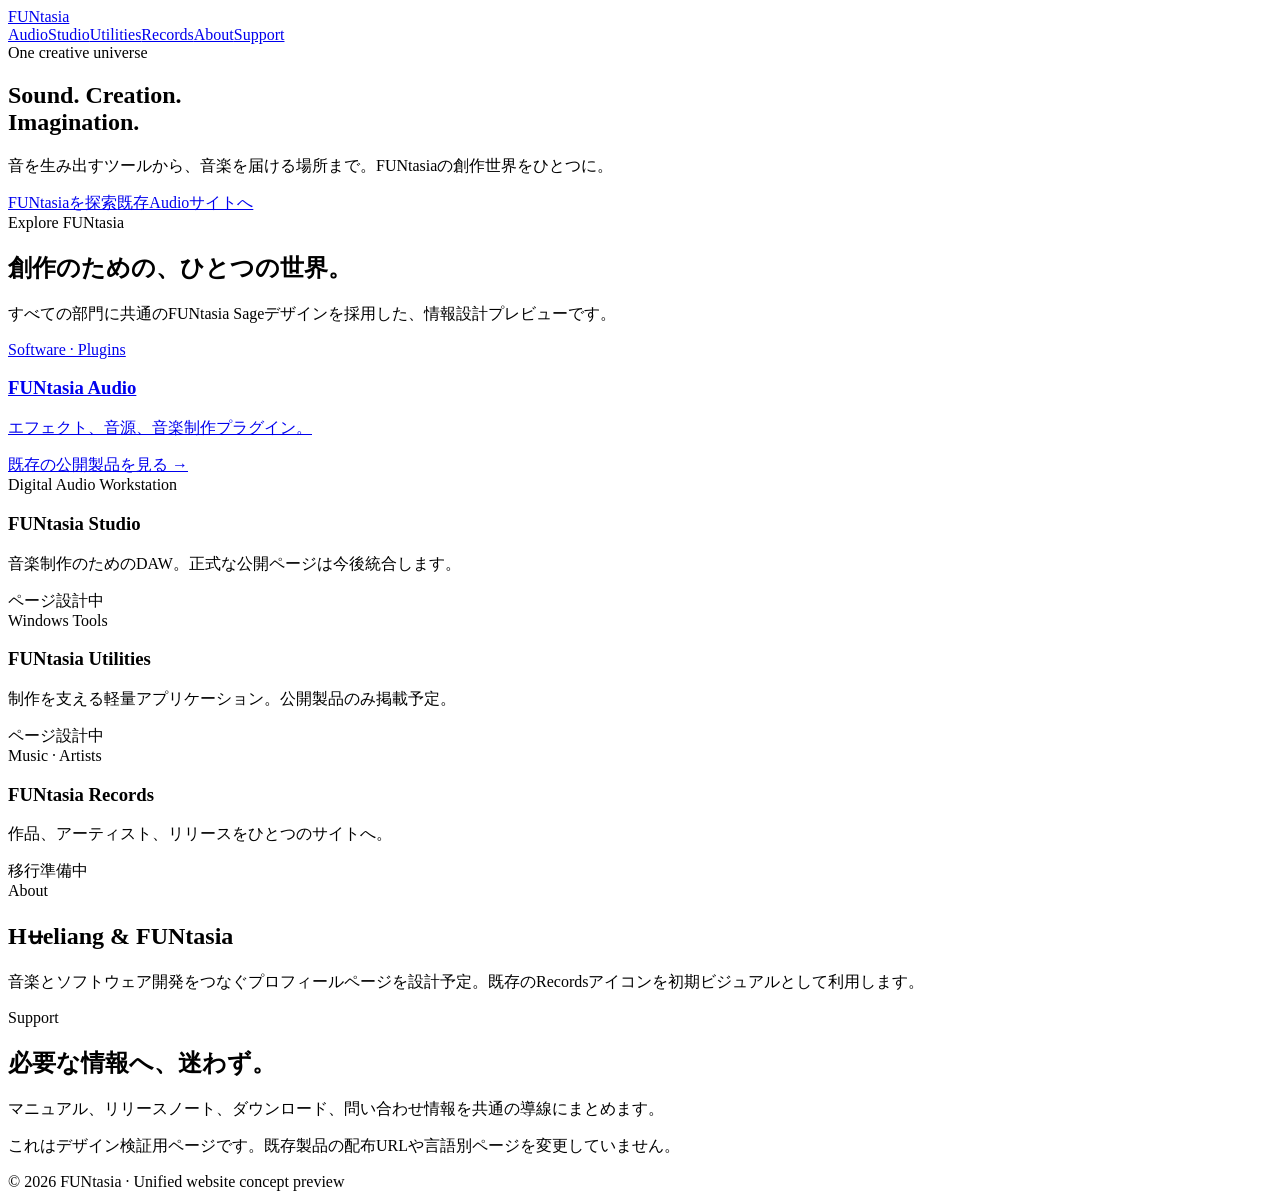
==== index.html @ ec91a143 "feat: deploy isolated FUNtasia Sage preview index.html" ====
<!doctype html>
<html lang="ja">
<head>
<meta charset="utf-8"><meta name="viewport" content="width=device-width,initial-scale=1">
<meta name="robots" content="noindex,nofollow">
<meta name="theme-color" content="#17231f">
<title>FUNtasia — Unified Website Design Preview</title>
<meta name="description" content="FUNtasia unified website design preview. Not a production product catalog.">
<link rel="stylesheet" href="preview.css">
</head>
<body>
<header class="header"><div class="wrap header-inner"><a class="logo" href="#top" aria-label="FUNtasia プレビューの先頭へ">FUN<span>tasia</span></a><nav class="nav" aria-label="メインナビゲーション"><a href="#audio">Audio</a><a href="#studio">Studio</a><a href="#utilities">Utilities</a><a href="#records">Records</a><a href="#about">About</a><a href="#support">Support</a></nav></div></header>
<main id="top"><section class="hero"><div class="wrap"><div class="eyebrow">One creative universe</div><h1>Sound. Creation.<br>Imagination.</h1><p class="lead">音を生み出すツールから、音楽を届ける場所まで。FUNtasiaの創作世界をひとつに。</p><div class="actions"><a class="btn primary" href="#explore">FUNtasiaを探索</a><a class="btn" href="https://funtasiaaudio.github.io/funtasia-audio/">既存Audioサイトへ</a></div></div></section>
<section class="section" id="explore"><div class="wrap"><div class="section-heading"><div><div class="eyebrow">Explore FUNtasia</div><h2>創作のための、ひとつの世界。</h2></div><p>すべての部門に共通のFUNtasia Sageデザインを採用した、情報設計プレビューです。</p></div><div class="grid">
<a class="card" id="audio" href="https://funtasiaaudio.github.io/funtasia-audio/"><div><div class="tag">Software · Plugins</div><h3>FUNtasia Audio</h3><p>エフェクト、音源、音楽制作プラグイン。</p></div><span class="more">既存の公開製品を見る →</span></a>
<article class="card" id="studio"><div><div class="tag">Digital Audio Workstation</div><h3>FUNtasia Studio</h3><p>音楽制作のためのDAW。正式な公開ページは今後統合します。</p></div><span class="more">ページ設計中</span></article>
<article class="card" id="utilities"><div><div class="tag">Windows Tools</div><h3>FUNtasia Utilities</h3><p>制作を支える軽量アプリケーション。公開製品のみ掲載予定。</p></div><span class="more">ページ設計中</span></article>
<article class="card" id="records"><div><div class="tag">Music · Artists</div><h3>FUNtasia Records</h3><p>作品、アーティスト、リリースをひとつのサイトへ。</p></div><span class="more">移行準備中</span></article>
</div></div></section>
<section class="section" id="about"><div class="wrap"><div class="eyebrow">About</div><h2>Hʉeliang & FUNtasia</h2><p class="lead">音楽とソフトウェア開発をつなぐプロフィールページを設計予定。既存のRecordsアイコンを初期ビジュアルとして利用します。</p></div></section>
<section class="section" id="support"><div class="wrap"><div class="eyebrow">Support</div><h2>必要な情報へ、迷わず。</h2><p class="lead">マニュアル、リリースノート、ダウンロード、問い合わせ情報を共通の導線にまとめます。</p><p class="note">これはデザイン検証用ページです。既存製品の配布URLや言語別ページを変更していません。</p></div></section></main>
<footer><div class="wrap">© 2026 FUNtasia · Unified website concept preview</div></footer>
</body></html>
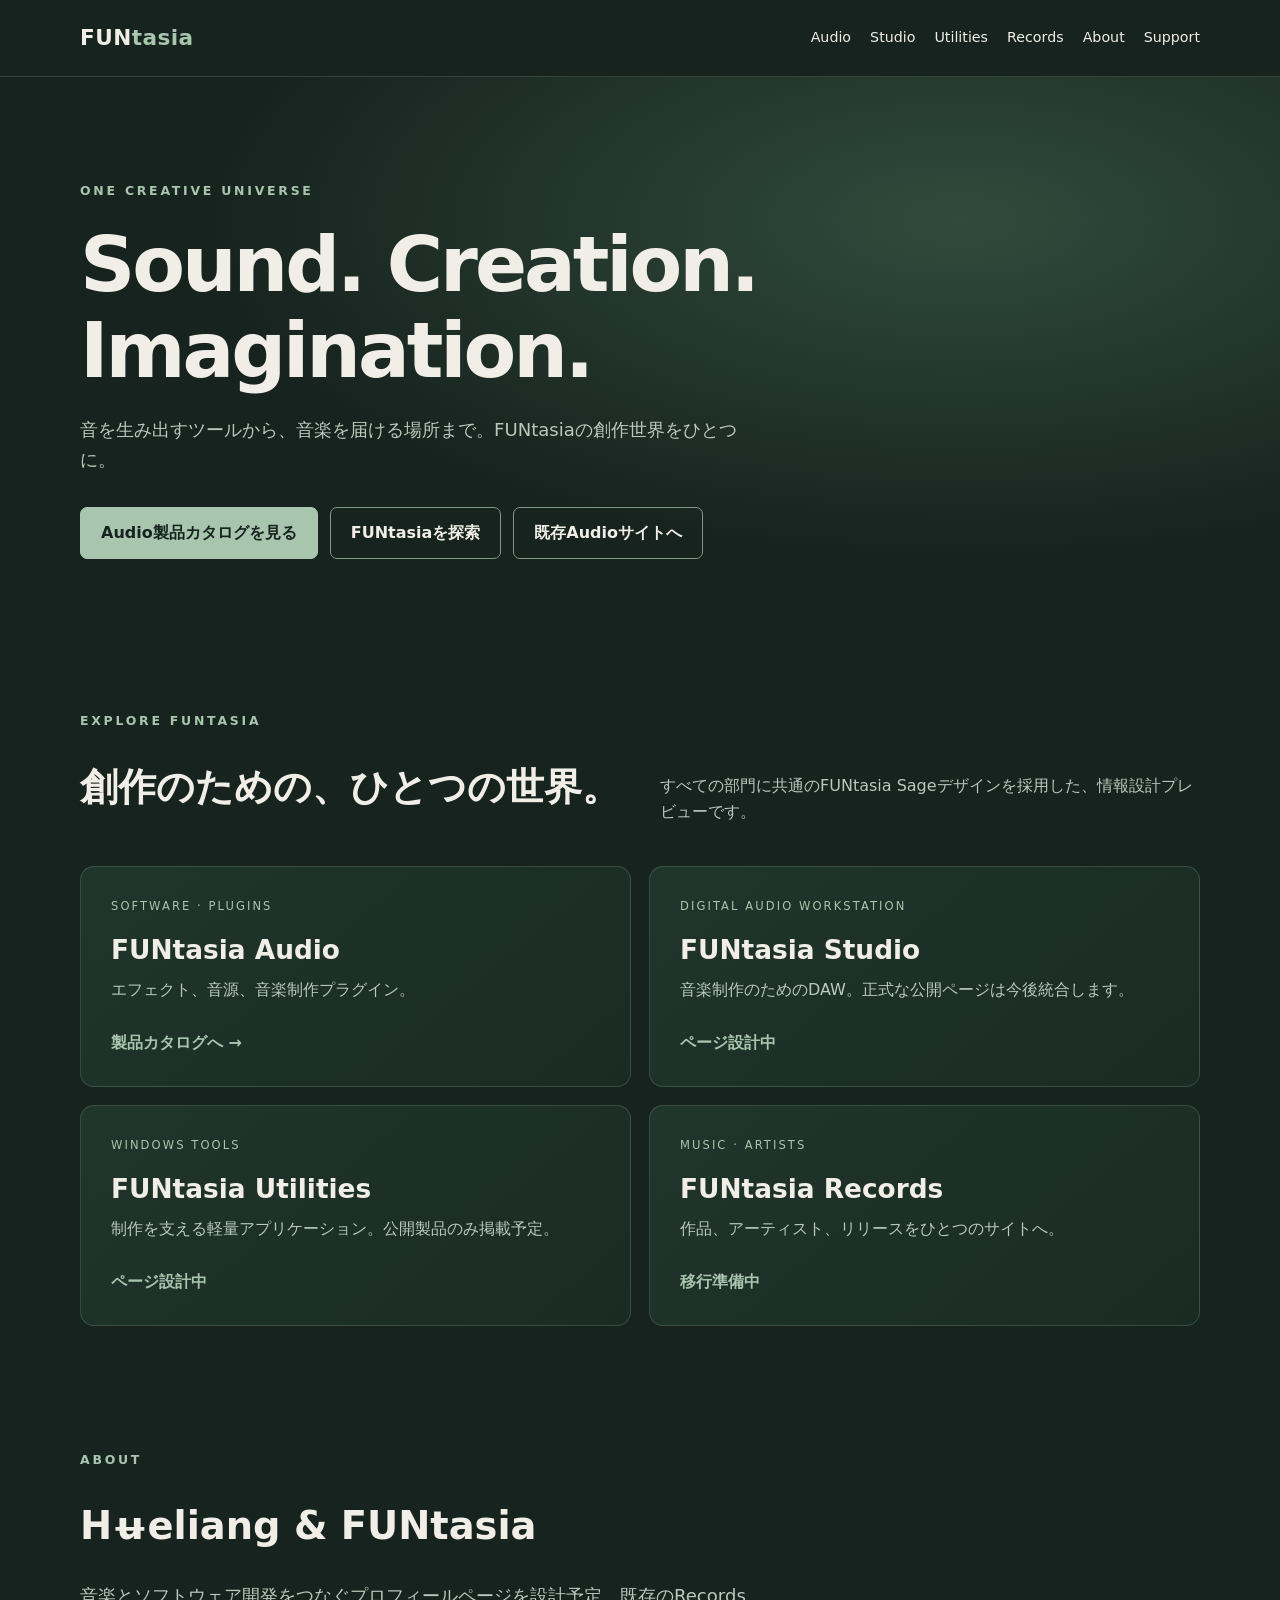
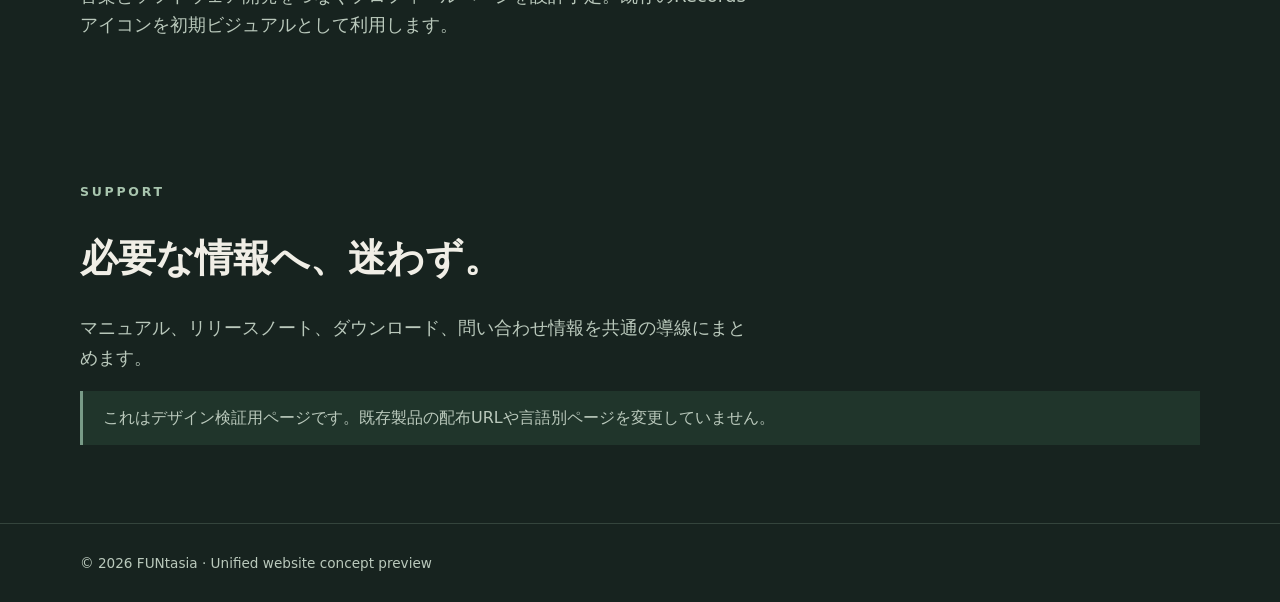
==== commit 7b9de1b9: "feat: link preview homepage to Japanese Audio catalog" ====
--- a/index.html
+++ b/index.html
@@ -10,9 +10,9 @@
 </head>
 <body>
 <header class="header"><div class="wrap header-inner"><a class="logo" href="#top" aria-label="FUNtasia プレビューの先頭へ">FUN<span>tasia</span></a><nav class="nav" aria-label="メインナビゲーション"><a href="#audio">Audio</a><a href="#studio">Studio</a><a href="#utilities">Utilities</a><a href="#records">Records</a><a href="#about">About</a><a href="#support">Support</a></nav></div></header>
-<main id="top"><section class="hero"><div class="wrap"><div class="eyebrow">One creative universe</div><h1>Sound. Creation.<br>Imagination.</h1><p class="lead">音を生み出すツールから、音楽を届ける場所まで。FUNtasiaの創作世界をひとつに。</p><div class="actions"><a class="btn primary" href="#explore">FUNtasiaを探索</a><a class="btn" href="https://funtasiaaudio.github.io/funtasia-audio/">既存Audioサイトへ</a></div></div></section>
+<main id="top"><section class="hero"><div class="wrap"><div class="eyebrow">One creative universe</div><h1>Sound. Creation.<br>Imagination.</h1><p class="lead">音を生み出すツールから、音楽を届ける場所まで。FUNtasiaの創作世界をひとつに。</p><div class="actions"><a class="btn primary" href="catalog/ja/">Audio製品カタログを見る</a><a class="btn" href="#explore">FUNtasiaを探索</a><a class="btn" href="https://funtasiaaudio.github.io/funtasia-audio/">既存Audioサイトへ</a></div></div></section>
 <section class="section" id="explore"><div class="wrap"><div class="section-heading"><div><div class="eyebrow">Explore FUNtasia</div><h2>創作のための、ひとつの世界。</h2></div><p>すべての部門に共通のFUNtasia Sageデザインを採用した、情報設計プレビューです。</p></div><div class="grid">
-<a class="card" id="audio" href="https://funtasiaaudio.github.io/funtasia-audio/"><div><div class="tag">Software · Plugins</div><h3>FUNtasia Audio</h3><p>エフェクト、音源、音楽制作プラグイン。</p></div><span class="more">既存の公開製品を見る →</span></a>
+<a class="card" id="audio" href="catalog/ja/"><div><div class="tag">Software · Plugins</div><h3>FUNtasia Audio</h3><p>エフェクト、音源、音楽制作プラグイン。</p></div><span class="more">製品カタログへ →</span></a>
 <article class="card" id="studio"><div><div class="tag">Digital Audio Workstation</div><h3>FUNtasia Studio</h3><p>音楽制作のためのDAW。正式な公開ページは今後統合します。</p></div><span class="more">ページ設計中</span></article>
 <article class="card" id="utilities"><div><div class="tag">Windows Tools</div><h3>FUNtasia Utilities</h3><p>制作を支える軽量アプリケーション。公開製品のみ掲載予定。</p></div><span class="more">ページ設計中</span></article>
 <article class="card" id="records"><div><div class="tag">Music · Artists</div><h3>FUNtasia Records</h3><p>作品、アーティスト、リリースをひとつのサイトへ。</p></div><span class="more">移行準備中</span></article>
--- a/preview.css
+++ b/preview.css
@@ -0,0 +1 @@
+:root{--bg:#17231f;--panel:#20352b;--panel2:#304b3c;--sage:#789b87;--light:#a8c5ae;--ivory:#f0eee6;--muted:#bac9bc;--line:rgba(168,197,174,.2)}*{box-sizing:border-box}html{scroll-behavior:smooth}body{margin:0;background:var(--bg);color:var(--ivory);font:16px/1.65 system-ui,-apple-system,"Segoe UI",sans-serif}a{color:inherit;text-decoration:none}a:focus-visible{outline:3px solid var(--light);outline-offset:4px}.wrap{width:min(1120px,90vw);margin:auto}.header{border-bottom:1px solid var(--line);background:rgba(23,35,31,.95)}.header-inner{min-height:76px;display:flex;align-items:center;justify-content:space-between;gap:22px;flex-wrap:wrap;padding:15px 0}.logo{font-size:1.35rem;font-weight:750;letter-spacing:.02em}.logo span{color:var(--light)}.nav{display:flex;gap:19px;flex-wrap:wrap;font-size:.89rem}.nav a:hover{color:var(--light)}.hero{padding:104px 0 90px;background:radial-gradient(ellipse at 75% 25%,#304b3c 0,transparent 55%)}.eyebrow{color:var(--light);letter-spacing:.22em;text-transform:uppercase;font-size:.78rem;font-weight:700}h1{font-size:clamp(2.6rem,6vw,5rem);line-height:1.13;letter-spacing:-.04em;max-width:820px;margin:20px 0}h2{font-size:clamp(1.6rem,3vw,2.4rem);line-height:1.2}.lead{font-size:1.13rem;max-width:670px;color:var(--muted)}.actions{display:flex;gap:12px;flex-wrap:wrap;margin-top:32px}.btn{display:inline-flex;align-items:center;padding:12px 20px;border:1px solid var(--sage);border-radius:7px;font-weight:650}.btn.primary{background:var(--light);color:var(--bg);border-color:var(--light)}.section{padding:62px 0}.section-heading{display:flex;justify-content:space-between;align-items:end;gap:24px;flex-wrap:wrap;margin-bottom:24px}.section-heading p{color:var(--muted);max-width:540px}.grid{display:grid;grid-template-columns:repeat(2,minmax(0,1fr));gap:18px}.card{background:linear-gradient(140deg,var(--panel),#1a2b24);border:1px solid var(--line);padding:30px;border-radius:14px;min-height:220px;display:flex;flex-direction:column;justify-content:space-between;transition:border-color .2s,transform .2s}.card:hover{border-color:var(--sage);transform:translateY(-2px)}.card .tag{font-size:.72rem;letter-spacing:.18em;color:var(--light);text-transform:uppercase}.card h3{font-size:1.65rem;margin:12px 0 6px}.card p{color:var(--muted);margin:0}.card .more{margin-top:26px;color:var(--light);font-weight:650}.note{border-left:3px solid var(--sage);padding:14px 20px;background:var(--panel);color:var(--muted)}footer{border-top:1px solid var(--line);padding:28px 0;color:var(--muted);font-size:.85rem}@media(max-width:680px){.hero{padding:70px 0}.grid{grid-template-columns:1fr}.header-inner{align-items:flex-start}.nav{gap:12px}.card{min-height:190px}}
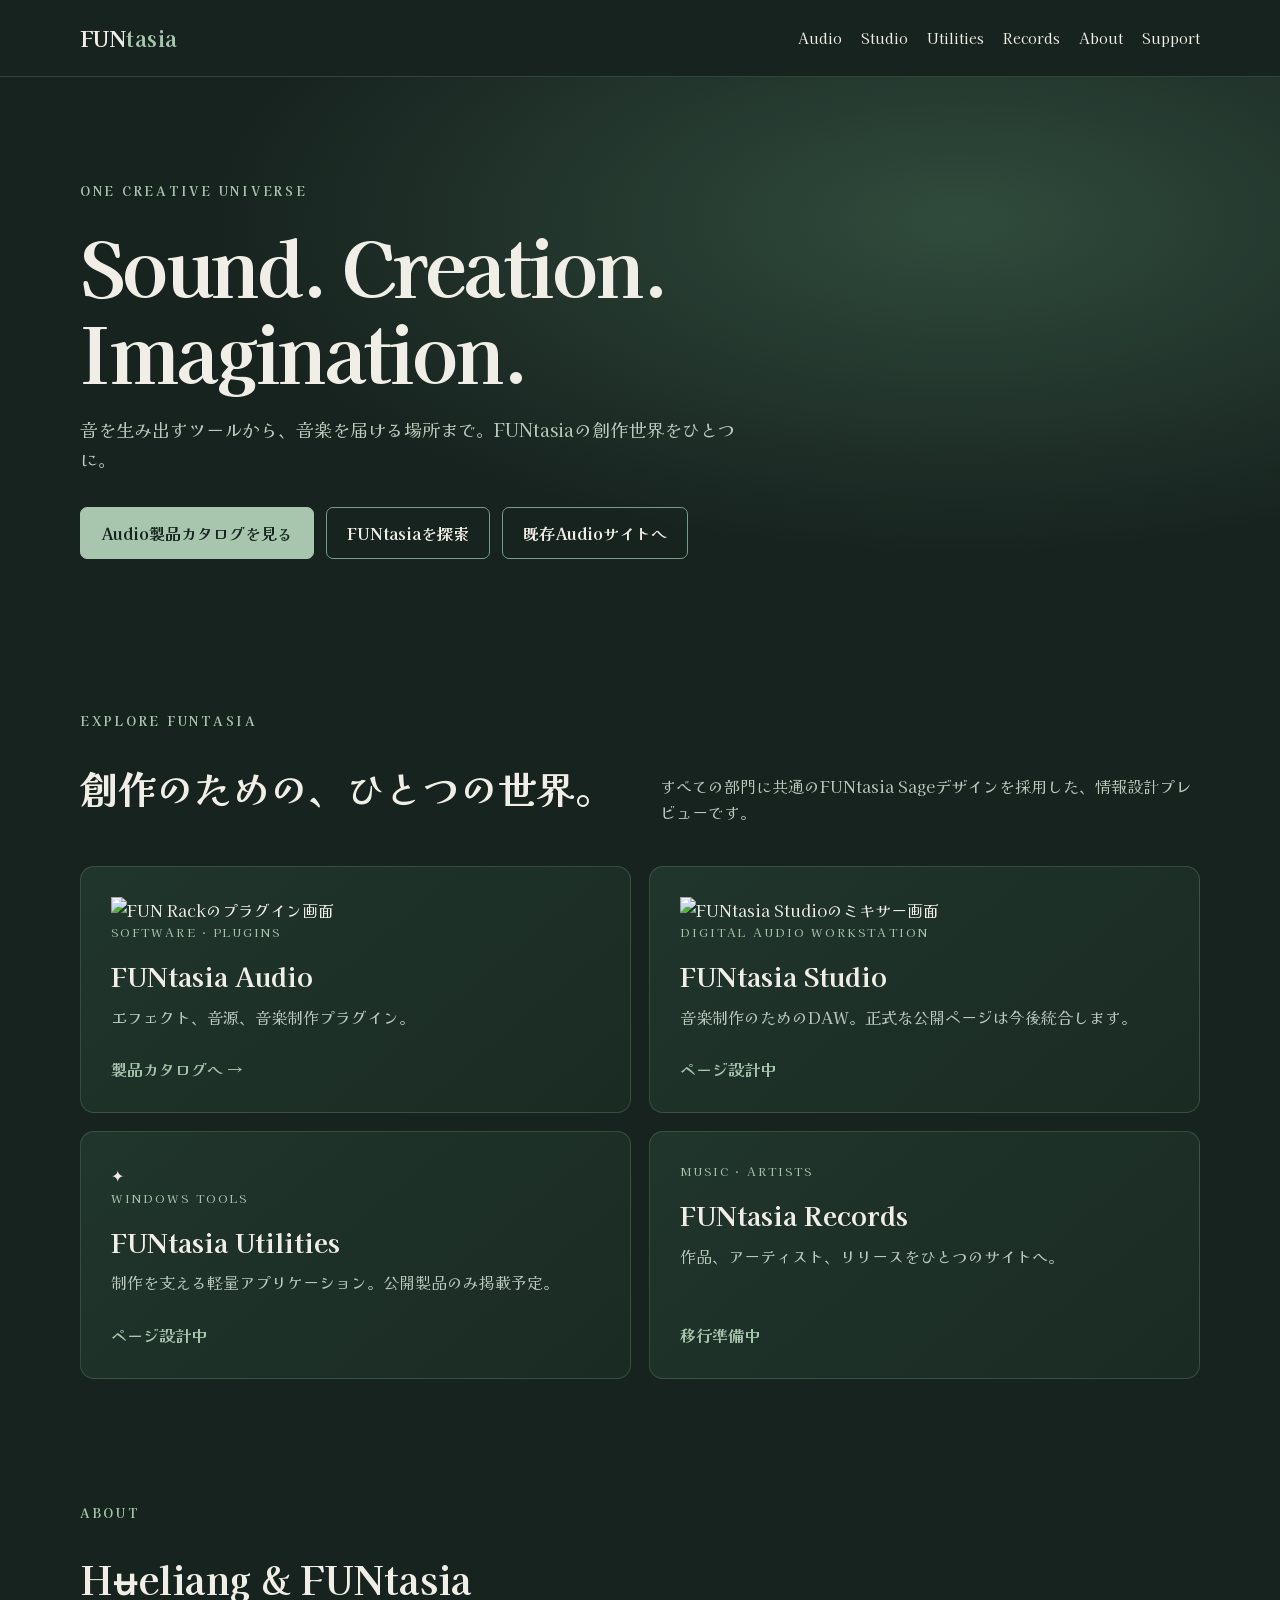
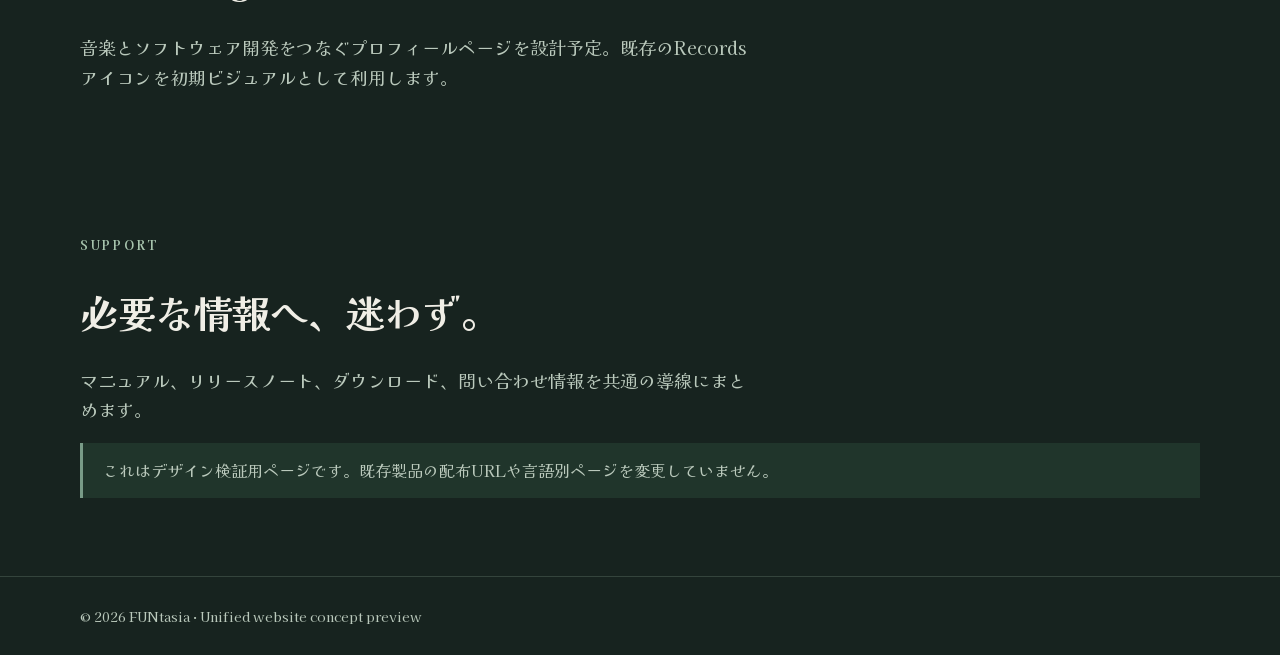
==== commit 5e71fcd1: "style: add media-led division cards to unified homepage" ====
--- a/index.html
+++ b/index.html
@@ -12,10 +12,10 @@
 <header class="header"><div class="wrap header-inner"><a class="logo" href="#top" aria-label="FUNtasia プレビューの先頭へ">FUN<span>tasia</span></a><nav class="nav" aria-label="メインナビゲーション"><a href="#audio">Audio</a><a href="#studio">Studio</a><a href="#utilities">Utilities</a><a href="#records">Records</a><a href="#about">About</a><a href="#support">Support</a></nav></div></header>
 <main id="top"><section class="hero"><div class="wrap"><div class="eyebrow">One creative universe</div><h1>Sound. Creation.<br>Imagination.</h1><p class="lead">音を生み出すツールから、音楽を届ける場所まで。FUNtasiaの創作世界をひとつに。</p><div class="actions"><a class="btn primary" href="catalog/ja/">Audio製品カタログを見る</a><a class="btn" href="#explore">FUNtasiaを探索</a><a class="btn" href="https://funtasiaaudio.github.io/funtasia-audio/">既存Audioサイトへ</a></div></div></section>
 <section class="section" id="explore"><div class="wrap"><div class="section-heading"><div><div class="eyebrow">Explore FUNtasia</div><h2>創作のための、ひとつの世界。</h2></div><p>すべての部門に共通のFUNtasia Sageデザインを採用した、情報設計プレビューです。</p></div><div class="grid">
-<a class="card" id="audio" href="catalog/ja/"><div><div class="tag">Software · Plugins</div><h3>FUNtasia Audio</h3><p>エフェクト、音源、音楽制作プラグイン。</p></div><span class="more">製品カタログへ →</span></a>
-<article class="card" id="studio"><div><div class="tag">Digital Audio Workstation</div><h3>FUNtasia Studio</h3><p>音楽制作のためのDAW。正式な公開ページは今後統合します。</p></div><span class="more">ページ設計中</span></article>
-<article class="card" id="utilities"><div><div class="tag">Windows Tools</div><h3>FUNtasia Utilities</h3><p>制作を支える軽量アプリケーション。公開製品のみ掲載予定。</p></div><span class="more">ページ設計中</span></article>
-<article class="card" id="records"><div><div class="tag">Music · Artists</div><h3>FUNtasia Records</h3><p>作品、アーティスト、リリースをひとつのサイトへ。</p></div><span class="more">移行準備中</span></article>
+<a class="card" id="audio" href="catalog/ja/"><div><div class="card-media"><img src="https://funtasiaaudio.github.io/funtasia-audio/card-fun-rack.webp" alt="FUN Rackのプラグイン画面" loading="lazy"></div><div class="tag">Software · Plugins</div><h3>FUNtasia Audio</h3><p>エフェクト、音源、音楽制作プラグイン。</p></div><span class="more">製品カタログへ →</span></a>
+<article class="card" id="studio"><div><div class="card-media"><img src="https://funtasiaaudio.github.io/funtasia-audio/funtasia-studio/assets/feature-mixer.webp" alt="FUNtasia Studioのミキサー画面" loading="lazy"></div><div class="tag">Digital Audio Workstation</div><h3>FUNtasia Studio</h3><p>音楽制作のためのDAW。正式な公開ページは今後統合します。</p></div><span class="more">ページ設計中</span></article>
+<article class="card" id="utilities"><div><div class="card-media card-media-abstract" aria-hidden="true"><span class="abstract-symbol">✦</span><span class="abstract-lines"></span></div><div class="tag">Windows Tools</div><h3>FUNtasia Utilities</h3><p>制作を支える軽量アプリケーション。公開製品のみ掲載予定。</p></div><span class="more">ページ設計中</span></article>
+<article class="card" id="records"><div><div class="card-media card-media-records" aria-hidden="true"><span class="record-disc"></span></div><div class="tag">Music · Artists</div><h3>FUNtasia Records</h3><p>作品、アーティスト、リリースをひとつのサイトへ。</p></div><span class="more">移行準備中</span></article>
 </div></div></section>
 <section class="section" id="about"><div class="wrap"><div class="eyebrow">About</div><h2>Hʉeliang & FUNtasia</h2><p class="lead">音楽とソフトウェア開発をつなぐプロフィールページを設計予定。既存のRecordsアイコンを初期ビジュアルとして利用します。</p></div></section>
 <section class="section" id="support"><div class="wrap"><div class="eyebrow">Support</div><h2>必要な情報へ、迷わず。</h2><p class="lead">マニュアル、リリースノート、ダウンロード、問い合わせ情報を共通の導線にまとめます。</p><p class="note">これはデザイン検証用ページです。既存製品の配布URLや言語別ページを変更していません。</p></div></section></main>
--- a/preview.css
+++ b/preview.css
@@ -1 +1,2 @@
-:root{--bg:#17231f;--panel:#20352b;--panel2:#304b3c;--sage:#789b87;--light:#a8c5ae;--ivory:#f0eee6;--muted:#bac9bc;--line:rgba(168,197,174,.2)}*{box-sizing:border-box}html{scroll-behavior:smooth}body{margin:0;background:var(--bg);color:var(--ivory);font:16px/1.65 system-ui,-apple-system,"Segoe UI",sans-serif}a{color:inherit;text-decoration:none}a:focus-visible{outline:3px solid var(--light);outline-offset:4px}.wrap{width:min(1120px,90vw);margin:auto}.header{border-bottom:1px solid var(--line);background:rgba(23,35,31,.95)}.header-inner{min-height:76px;display:flex;align-items:center;justify-content:space-between;gap:22px;flex-wrap:wrap;padding:15px 0}.logo{font-size:1.35rem;font-weight:750;letter-spacing:.02em}.logo span{color:var(--light)}.nav{display:flex;gap:19px;flex-wrap:wrap;font-size:.89rem}.nav a:hover{color:var(--light)}.hero{padding:104px 0 90px;background:radial-gradient(ellipse at 75% 25%,#304b3c 0,transparent 55%)}.eyebrow{color:var(--light);letter-spacing:.22em;text-transform:uppercase;font-size:.78rem;font-weight:700}h1{font-size:clamp(2.6rem,6vw,5rem);line-height:1.13;letter-spacing:-.04em;max-width:820px;margin:20px 0}h2{font-size:clamp(1.6rem,3vw,2.4rem);line-height:1.2}.lead{font-size:1.13rem;max-width:670px;color:var(--muted)}.actions{display:flex;gap:12px;flex-wrap:wrap;margin-top:32px}.btn{display:inline-flex;align-items:center;padding:12px 20px;border:1px solid var(--sage);border-radius:7px;font-weight:650}.btn.primary{background:var(--light);color:var(--bg);border-color:var(--light)}.section{padding:62px 0}.section-heading{display:flex;justify-content:space-between;align-items:end;gap:24px;flex-wrap:wrap;margin-bottom:24px}.section-heading p{color:var(--muted);max-width:540px}.grid{display:grid;grid-template-columns:repeat(2,minmax(0,1fr));gap:18px}.card{background:linear-gradient(140deg,var(--panel),#1a2b24);border:1px solid var(--line);padding:30px;border-radius:14px;min-height:220px;display:flex;flex-direction:column;justify-content:space-between;transition:border-color .2s,transform .2s}.card:hover{border-color:var(--sage);transform:translateY(-2px)}.card .tag{font-size:.72rem;letter-spacing:.18em;color:var(--light);text-transform:uppercase}.card h3{font-size:1.65rem;margin:12px 0 6px}.card p{color:var(--muted);margin:0}.card .more{margin-top:26px;color:var(--light);font-weight:650}.note{border-left:3px solid var(--sage);padding:14px 20px;background:var(--panel);color:var(--muted)}footer{border-top:1px solid var(--line);padding:28px 0;color:var(--muted);font-size:.85rem}@media(max-width:680px){.hero{padding:70px 0}.grid{grid-template-columns:1fr}.header-inner{align-items:flex-start}.nav{gap:12px}.card{min-height:190px}}+@import url('https://fonts.googleapis.com/css2?family=Kaisei+Opti:wght@400;500;700&display=swap');
+:root{--bg:#17231f;--panel:#20352b;--panel2:#304b3c;--sage:#789b87;--light:#a8c5ae;--ivory:#f0eee6;--muted:#bac9bc;--line:rgba(168,197,174,.2)}*{box-sizing:border-box}html{scroll-behavior:smooth}body{margin:0;background:var(--bg);color:var(--ivory);font:16px/1.65 "Kaisei Opti", Georgia, serif}a{color:inherit;text-decoration:none}a:focus-visible{outline:3px solid var(--light);outline-offset:4px}.wrap{width:min(1120px,90vw);margin:auto}.header{border-bottom:1px solid var(--line);background:rgba(23,35,31,.95)}.header-inner{min-height:76px;display:flex;align-items:center;justify-content:space-between;gap:22px;flex-wrap:wrap;padding:15px 0}.logo{font-size:1.35rem;font-weight:750;letter-spacing:.02em}.logo span{color:var(--light)}.nav{display:flex;gap:19px;flex-wrap:wrap;font-size:.89rem}.nav a:hover{color:var(--light)}.hero{padding:104px 0 90px;background:radial-gradient(ellipse at 75% 25%,#304b3c 0,transparent 55%)}.eyebrow{color:var(--light);letter-spacing:.22em;text-transform:uppercase;font-size:.78rem;font-weight:700}h1{font-size:clamp(2.6rem,6vw,5rem);line-height:1.13;letter-spacing:-.04em;max-width:820px;margin:20px 0}h2{font-size:clamp(1.6rem,3vw,2.4rem);line-height:1.2}.lead{font-size:1.13rem;max-width:670px;color:var(--muted)}.actions{display:flex;gap:12px;flex-wrap:wrap;margin-top:32px}.btn{display:inline-flex;align-items:center;padding:12px 20px;border:1px solid var(--sage);border-radius:7px;font-weight:650}.btn.primary{background:var(--light);color:var(--bg);border-color:var(--light)}.section{padding:62px 0}.section-heading{display:flex;justify-content:space-between;align-items:end;gap:24px;flex-wrap:wrap;margin-bottom:24px}.section-heading p{color:var(--muted);max-width:540px}.grid{display:grid;grid-template-columns:repeat(2,minmax(0,1fr));gap:18px}.card{background:linear-gradient(140deg,var(--panel),#1a2b24);border:1px solid var(--line);padding:30px;border-radius:14px;min-height:220px;display:flex;flex-direction:column;justify-content:space-between;transition:border-color .2s,transform .2s}.card:hover{border-color:var(--sage);transform:translateY(-2px)}.card .tag{font-size:.72rem;letter-spacing:.18em;color:var(--light);text-transform:uppercase}.card h3{font-size:1.65rem;margin:12px 0 6px}.card p{color:var(--muted);margin:0}.card .more{margin-top:26px;color:var(--light);font-weight:650}.note{border-left:3px solid var(--sage);padding:14px 20px;background:var(--panel);color:var(--muted)}footer{border-top:1px solid var(--line);padding:28px 0;color:var(--muted);font-size:.85rem}@media(max-width:680px){.hero{padding:70px 0}.grid{grid-template-columns:1fr}.header-inner{align-items:flex-start}.nav{gap:12px}.card{min-height:190px}}
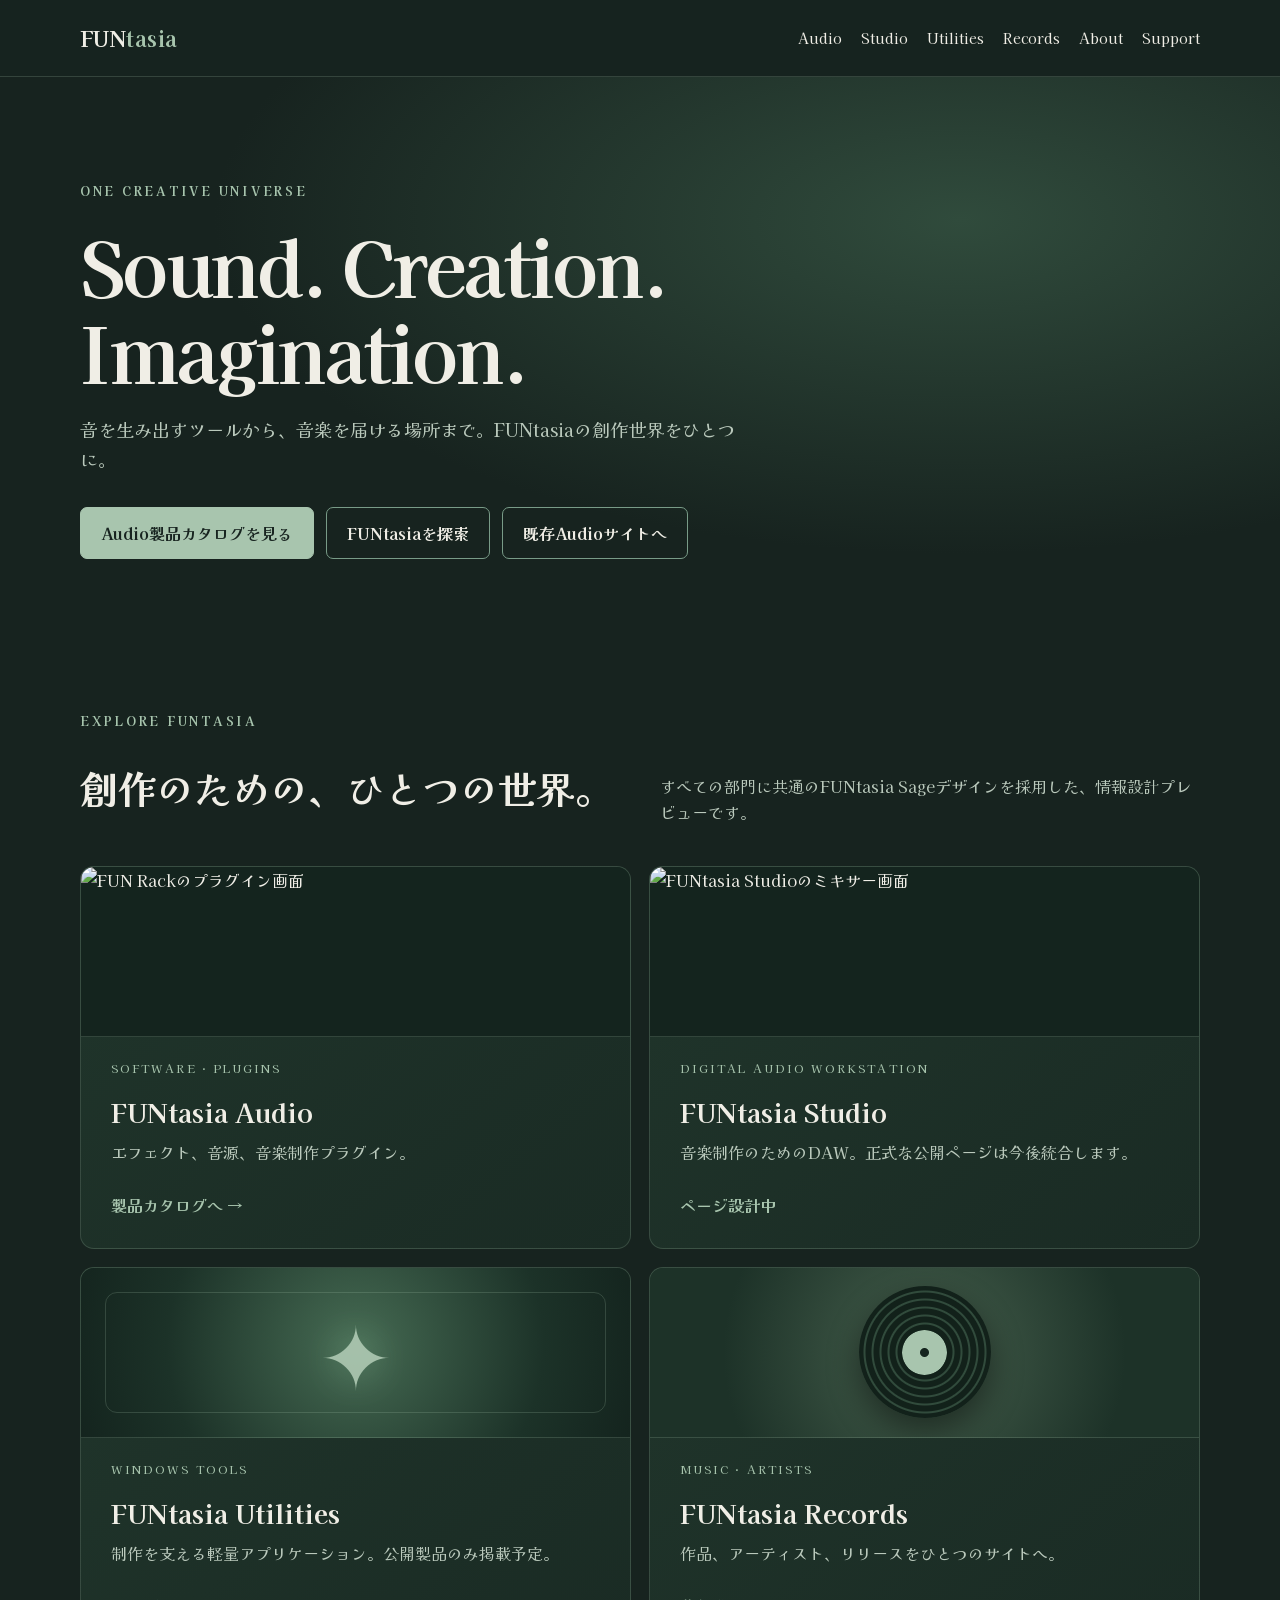
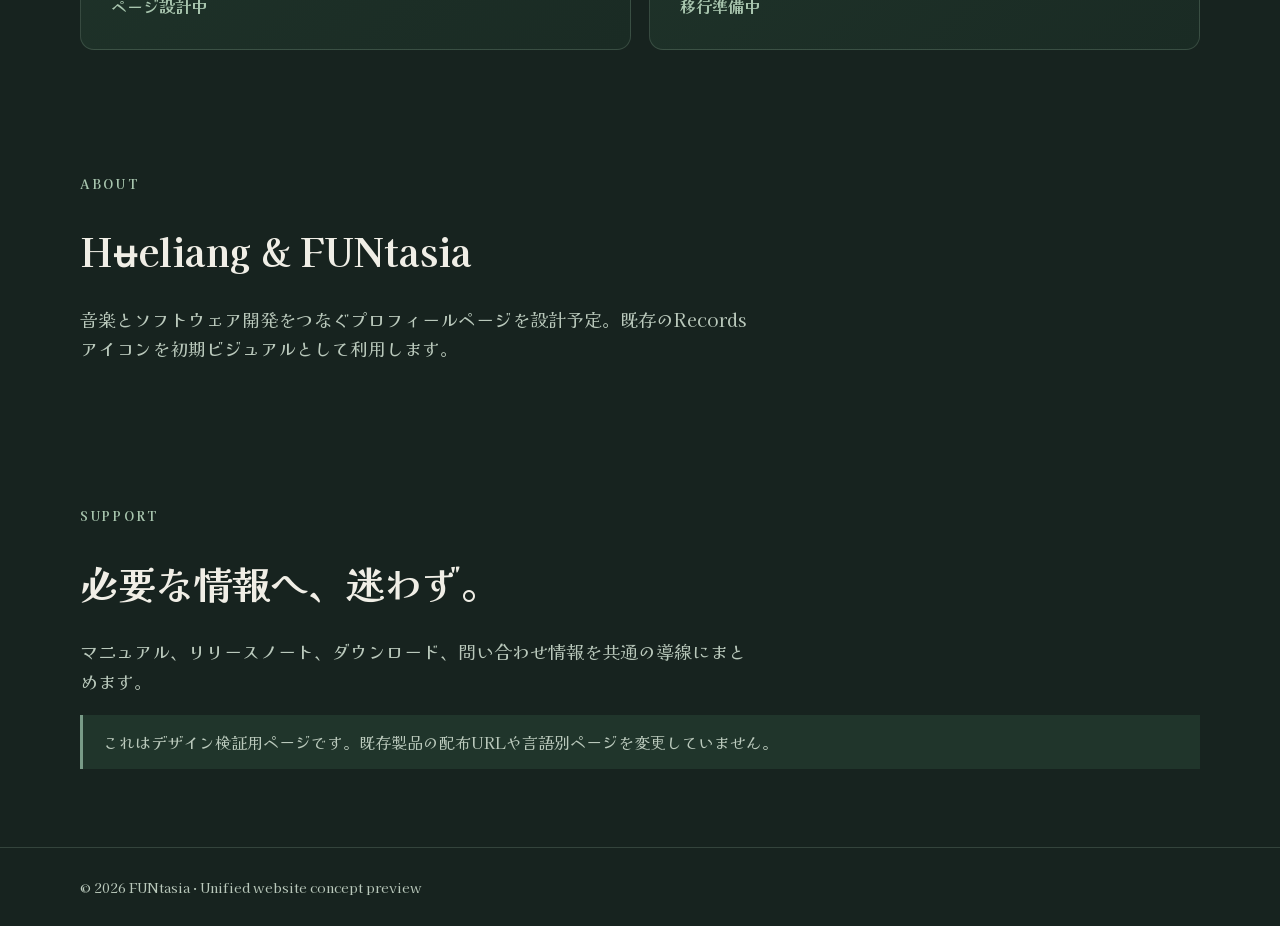
==== commit 9ab21104: "feat: connect unified homepage navigation to section pages" ====
--- a/index.html
+++ b/index.html
@@ -9,13 +9,13 @@
 <link rel="stylesheet" href="preview.css">
 </head>
 <body>
-<header class="header"><div class="wrap header-inner"><a class="logo" href="#top" aria-label="FUNtasia プレビューの先頭へ">FUN<span>tasia</span></a><nav class="nav" aria-label="メインナビゲーション"><a href="#audio">Audio</a><a href="#studio">Studio</a><a href="#utilities">Utilities</a><a href="#records">Records</a><a href="#about">About</a><a href="#support">Support</a></nav></div></header>
+<header class="header"><div class="wrap header-inner"><a class="logo" href="#top" aria-label="FUNtasia プレビューの先頭へ">FUN<span>tasia</span></a><nav class="nav" aria-label="メインナビゲーション"><a href="#audio">Audio</a><a href="studio/">Studio</a><a href="utilities/">Utilities</a><a href="records/">Records</a><a href="about/">About</a><a href="support/">Support</a></nav></div></header>
 <main id="top"><section class="hero"><div class="wrap"><div class="eyebrow">One creative universe</div><h1>Sound. Creation.<br>Imagination.</h1><p class="lead">音を生み出すツールから、音楽を届ける場所まで。FUNtasiaの創作世界をひとつに。</p><div class="actions"><a class="btn primary" href="catalog/ja/">Audio製品カタログを見る</a><a class="btn" href="#explore">FUNtasiaを探索</a><a class="btn" href="https://funtasiaaudio.github.io/funtasia-audio/">既存Audioサイトへ</a></div></div></section>
 <section class="section" id="explore"><div class="wrap"><div class="section-heading"><div><div class="eyebrow">Explore FUNtasia</div><h2>創作のための、ひとつの世界。</h2></div><p>すべての部門に共通のFUNtasia Sageデザインを採用した、情報設計プレビューです。</p></div><div class="grid">
 <a class="card" id="audio" href="catalog/ja/"><div><div class="card-media"><img src="https://funtasiaaudio.github.io/funtasia-audio/card-fun-rack.webp" alt="FUN Rackのプラグイン画面" loading="lazy"></div><div class="tag">Software · Plugins</div><h3>FUNtasia Audio</h3><p>エフェクト、音源、音楽制作プラグイン。</p></div><span class="more">製品カタログへ →</span></a>
-<article class="card" id="studio"><div><div class="card-media"><img src="https://funtasiaaudio.github.io/funtasia-audio/funtasia-studio/assets/feature-mixer.webp" alt="FUNtasia Studioのミキサー画面" loading="lazy"></div><div class="tag">Digital Audio Workstation</div><h3>FUNtasia Studio</h3><p>音楽制作のためのDAW。正式な公開ページは今後統合します。</p></div><span class="more">ページ設計中</span></article>
-<article class="card" id="utilities"><div><div class="card-media card-media-abstract" aria-hidden="true"><span class="abstract-symbol">✦</span><span class="abstract-lines"></span></div><div class="tag">Windows Tools</div><h3>FUNtasia Utilities</h3><p>制作を支える軽量アプリケーション。公開製品のみ掲載予定。</p></div><span class="more">ページ設計中</span></article>
-<article class="card" id="records"><div><div class="card-media card-media-records" aria-hidden="true"><span class="record-disc"></span></div><div class="tag">Music · Artists</div><h3>FUNtasia Records</h3><p>作品、アーティスト、リリースをひとつのサイトへ。</p></div><span class="more">移行準備中</span></article>
+<a class="card" id="studio" href="studio/"><div><div class="card-media"><img src="https://funtasiaaudio.github.io/funtasia-audio/funtasia-studio/assets/feature-mixer.webp" alt="FUNtasia Studioのミキサー画面" loading="lazy"></div><div class="tag">Digital Audio Workstation</div><h3>FUNtasia Studio</h3><p>音楽制作のためのDAW。正式な公開ページは今後統合します。</p></div><span class="more">ページ設計中</span></a>
+<a class="card" id="utilities" href="utilities/"><div><div class="card-media card-media-abstract" aria-hidden="true"><span class="abstract-symbol">✦</span><span class="abstract-lines"></span></div><div class="tag">Windows Tools</div><h3>FUNtasia Utilities</h3><p>制作を支える軽量アプリケーション。公開製品のみ掲載予定。</p></div><span class="more">ページ設計中</span></a>
+<a class="card" id="records" href="records/"><div><div class="card-media card-media-records" aria-hidden="true"><span class="record-disc"></span></div><div class="tag">Music · Artists</div><h3>FUNtasia Records</h3><p>作品、アーティスト、リリースをひとつのサイトへ。</p></div><span class="more">移行準備中</span></a>
 </div></div></section>
 <section class="section" id="about"><div class="wrap"><div class="eyebrow">About</div><h2>Hʉeliang & FUNtasia</h2><p class="lead">音楽とソフトウェア開発をつなぐプロフィールページを設計予定。既存のRecordsアイコンを初期ビジュアルとして利用します。</p></div></section>
 <section class="section" id="support"><div class="wrap"><div class="eyebrow">Support</div><h2>必要な情報へ、迷わず。</h2><p class="lead">マニュアル、リリースノート、ダウンロード、問い合わせ情報を共通の導線にまとめます。</p><p class="note">これはデザイン検証用ページです。既存製品の配布URLや言語別ページを変更していません。</p></div></section></main>
--- a/preview.css
+++ b/preview.css
@@ -1,2 +1,12 @@
 @import url('https://fonts.googleapis.com/css2?family=Kaisei+Opti:wght@400;500;700&display=swap');
-:root{--bg:#17231f;--panel:#20352b;--panel2:#304b3c;--sage:#789b87;--light:#a8c5ae;--ivory:#f0eee6;--muted:#bac9bc;--line:rgba(168,197,174,.2)}*{box-sizing:border-box}html{scroll-behavior:smooth}body{margin:0;background:var(--bg);color:var(--ivory);font:16px/1.65 "Kaisei Opti", Georgia, serif}a{color:inherit;text-decoration:none}a:focus-visible{outline:3px solid var(--light);outline-offset:4px}.wrap{width:min(1120px,90vw);margin:auto}.header{border-bottom:1px solid var(--line);background:rgba(23,35,31,.95)}.header-inner{min-height:76px;display:flex;align-items:center;justify-content:space-between;gap:22px;flex-wrap:wrap;padding:15px 0}.logo{font-size:1.35rem;font-weight:750;letter-spacing:.02em}.logo span{color:var(--light)}.nav{display:flex;gap:19px;flex-wrap:wrap;font-size:.89rem}.nav a:hover{color:var(--light)}.hero{padding:104px 0 90px;background:radial-gradient(ellipse at 75% 25%,#304b3c 0,transparent 55%)}.eyebrow{color:var(--light);letter-spacing:.22em;text-transform:uppercase;font-size:.78rem;font-weight:700}h1{font-size:clamp(2.6rem,6vw,5rem);line-height:1.13;letter-spacing:-.04em;max-width:820px;margin:20px 0}h2{font-size:clamp(1.6rem,3vw,2.4rem);line-height:1.2}.lead{font-size:1.13rem;max-width:670px;color:var(--muted)}.actions{display:flex;gap:12px;flex-wrap:wrap;margin-top:32px}.btn{display:inline-flex;align-items:center;padding:12px 20px;border:1px solid var(--sage);border-radius:7px;font-weight:650}.btn.primary{background:var(--light);color:var(--bg);border-color:var(--light)}.section{padding:62px 0}.section-heading{display:flex;justify-content:space-between;align-items:end;gap:24px;flex-wrap:wrap;margin-bottom:24px}.section-heading p{color:var(--muted);max-width:540px}.grid{display:grid;grid-template-columns:repeat(2,minmax(0,1fr));gap:18px}.card{background:linear-gradient(140deg,var(--panel),#1a2b24);border:1px solid var(--line);padding:30px;border-radius:14px;min-height:220px;display:flex;flex-direction:column;justify-content:space-between;transition:border-color .2s,transform .2s}.card:hover{border-color:var(--sage);transform:translateY(-2px)}.card .tag{font-size:.72rem;letter-spacing:.18em;color:var(--light);text-transform:uppercase}.card h3{font-size:1.65rem;margin:12px 0 6px}.card p{color:var(--muted);margin:0}.card .more{margin-top:26px;color:var(--light);font-weight:650}.note{border-left:3px solid var(--sage);padding:14px 20px;background:var(--panel);color:var(--muted)}footer{border-top:1px solid var(--line);padding:28px 0;color:var(--muted);font-size:.85rem}@media(max-width:680px){.hero{padding:70px 0}.grid{grid-template-columns:1fr}.header-inner{align-items:flex-start}.nav{gap:12px}.card{min-height:190px}}+:root{--bg:#17231f;--panel:#20352b;--panel2:#304b3c;--sage:#789b87;--light:#a8c5ae;--ivory:#f0eee6;--muted:#bac9bc;--line:rgba(168,197,174,.2)}*{box-sizing:border-box}html{scroll-behavior:smooth}body{margin:0;background:var(--bg);color:var(--ivory);font:16px/1.65 "Kaisei Opti", Georgia, serif}a{color:inherit;text-decoration:none}a:focus-visible{outline:3px solid var(--light);outline-offset:4px}.wrap{width:min(1120px,90vw);margin:auto}.header{border-bottom:1px solid var(--line);background:rgba(23,35,31,.95)}.header-inner{min-height:76px;display:flex;align-items:center;justify-content:space-between;gap:22px;flex-wrap:wrap;padding:15px 0}.logo{font-size:1.35rem;font-weight:750;letter-spacing:.02em}.logo span{color:var(--light)}.nav{display:flex;gap:19px;flex-wrap:wrap;font-size:.89rem}.nav a:hover{color:var(--light)}.hero{padding:104px 0 90px;background:radial-gradient(ellipse at 75% 25%,#304b3c 0,transparent 55%)}.eyebrow{color:var(--light);letter-spacing:.22em;text-transform:uppercase;font-size:.78rem;font-weight:700}h1{font-size:clamp(2.6rem,6vw,5rem);line-height:1.13;letter-spacing:-.04em;max-width:820px;margin:20px 0}h2{font-size:clamp(1.6rem,3vw,2.4rem);line-height:1.2}.lead{font-size:1.13rem;max-width:670px;color:var(--muted)}.actions{display:flex;gap:12px;flex-wrap:wrap;margin-top:32px}.btn{display:inline-flex;align-items:center;padding:12px 20px;border:1px solid var(--sage);border-radius:7px;font-weight:650}.btn.primary{background:var(--light);color:var(--bg);border-color:var(--light)}.section{padding:62px 0}.section-heading{display:flex;justify-content:space-between;align-items:end;gap:24px;flex-wrap:wrap;margin-bottom:24px}.section-heading p{color:var(--muted);max-width:540px}.grid{display:grid;grid-template-columns:repeat(2,minmax(0,1fr));gap:18px}.card{background:linear-gradient(140deg,var(--panel),#1a2b24);border:1px solid var(--line);padding:30px;border-radius:14px;min-height:220px;display:flex;flex-direction:column;justify-content:space-between;transition:border-color .2s,transform .2s}.card:hover{border-color:var(--sage);transform:translateY(-2px)}.card .tag{font-size:.72rem;letter-spacing:.18em;color:var(--light);text-transform:uppercase}.card h3{font-size:1.65rem;margin:12px 0 6px}.card p{color:var(--muted);margin:0}.card .more{margin-top:26px;color:var(--light);font-weight:650}.note{border-left:3px solid var(--sage);padding:14px 20px;background:var(--panel);color:var(--muted)}footer{border-top:1px solid var(--line);padding:28px 0;color:var(--muted);font-size:.85rem}@media(max-width:680px){.hero{padding:70px 0}.grid{grid-template-columns:1fr}.header-inner{align-items:flex-start}.nav{gap:12px}.card{min-height:190px}}
+/* Division visuals: existing published assets for Audio/Studio, original CSS illustrations for unreleased sections */
+.card-media{height:170px;margin:-30px -30px 22px;border-radius:13px 13px 0 0;overflow:hidden;background:#14241e;border-bottom:1px solid var(--line);position:relative;display:grid;place-items:center}
+.card-media img{width:100%;height:100%;object-fit:contain;display:block;filter:saturate(.83)}
+.card-media-abstract{background:radial-gradient(circle at 50% 45%,#466b53,#1c3228 65%,#14241e)}
+.abstract-symbol{font-family:"Kaisei Opti",serif;font-size:5.5rem;line-height:1;color:#b6d0ba;opacity:.85;text-shadow:0 0 38px #94c4a36e}
+.abstract-lines{position:absolute;inset:24px;border:1px solid #a8c5ae33;border-radius:12px;pointer-events:none}
+.card-media-records{background:radial-gradient(circle at 50% 50%,#46604d 0,#1d3228 70%)}
+.record-disc{width:132px;height:132px;border-radius:50%;background:repeating-radial-gradient(circle,#12211a 0 3px,#314b3c 4px 5px,#12211a 6px 8px);box-shadow:0 12px 32px #0007;display:grid;place-items:center}
+.record-disc:after{content:"";display:block;width:45px;height:45px;border-radius:50%;background:radial-gradient(circle,#14241e 0 4px,#a8c5ae 5px 22px,#2a4336 23px)}
+@media(max-width:680px){.card-media{height:150px}}
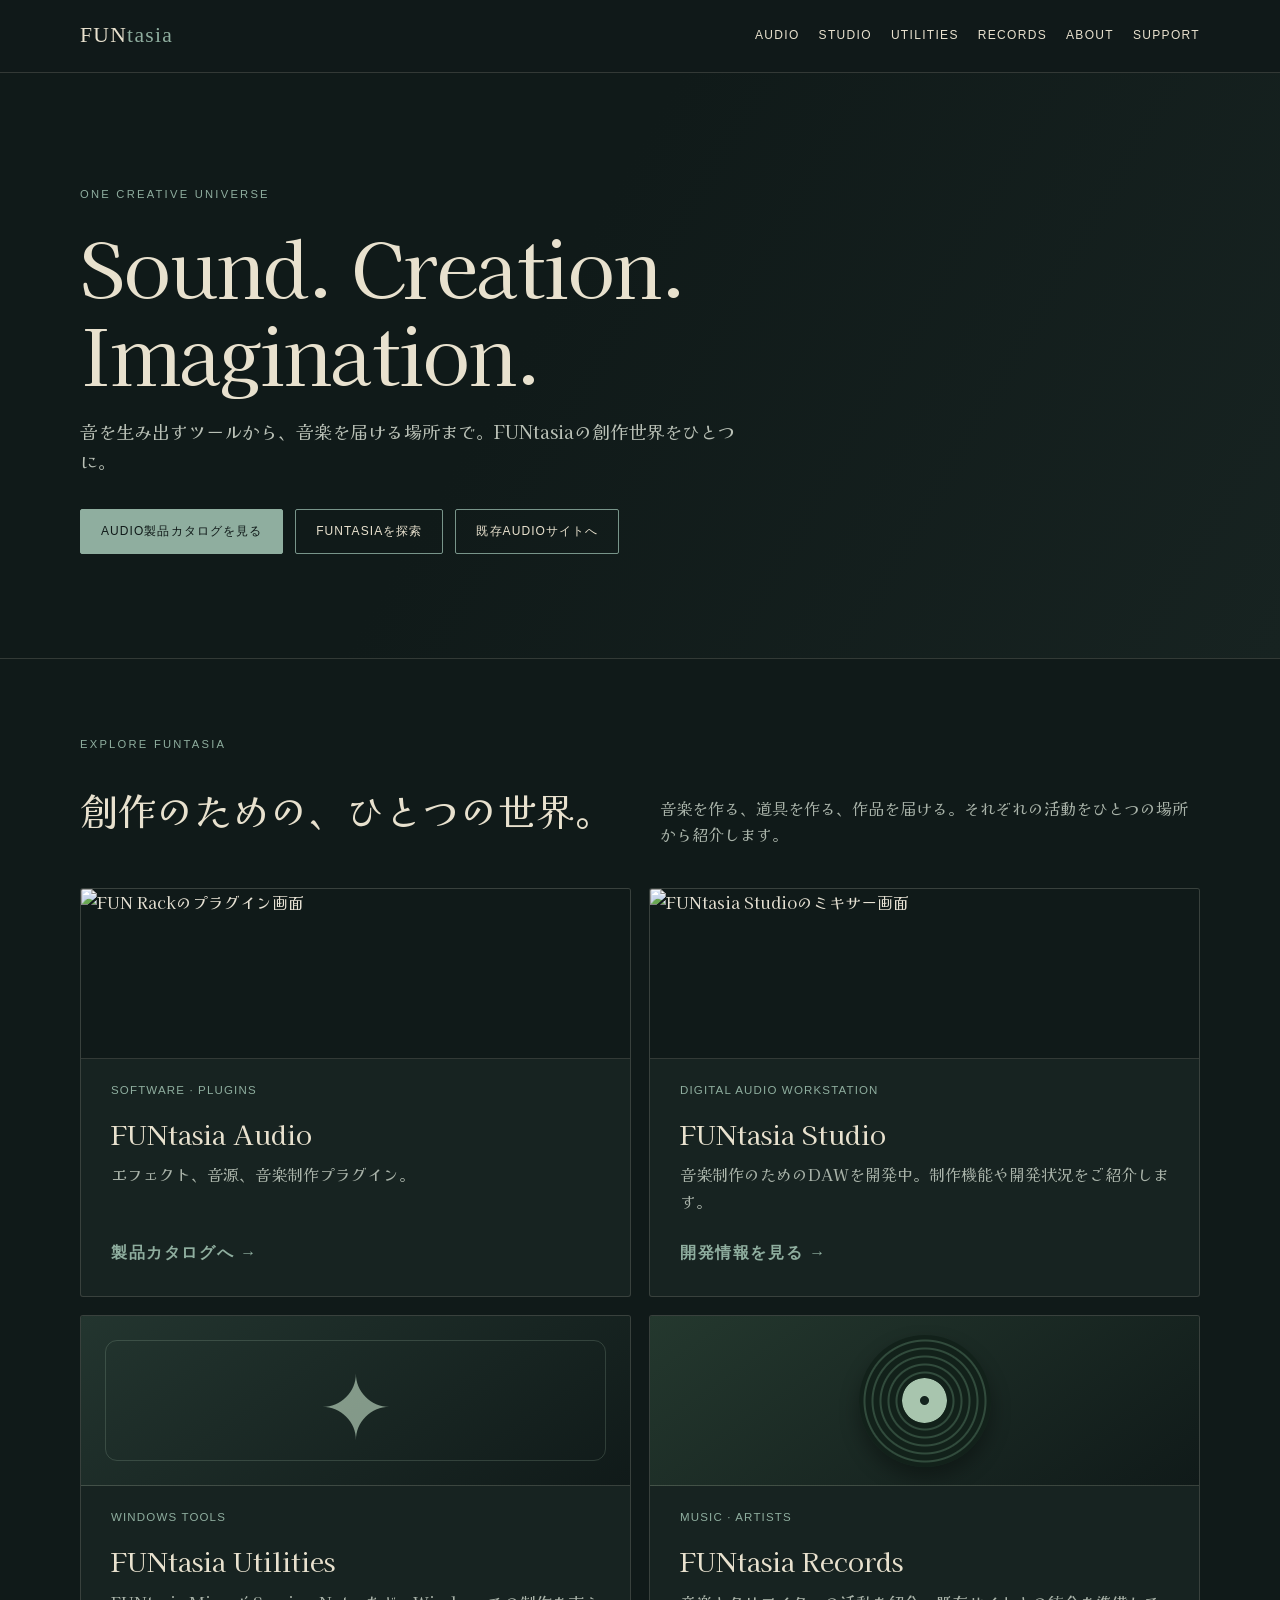
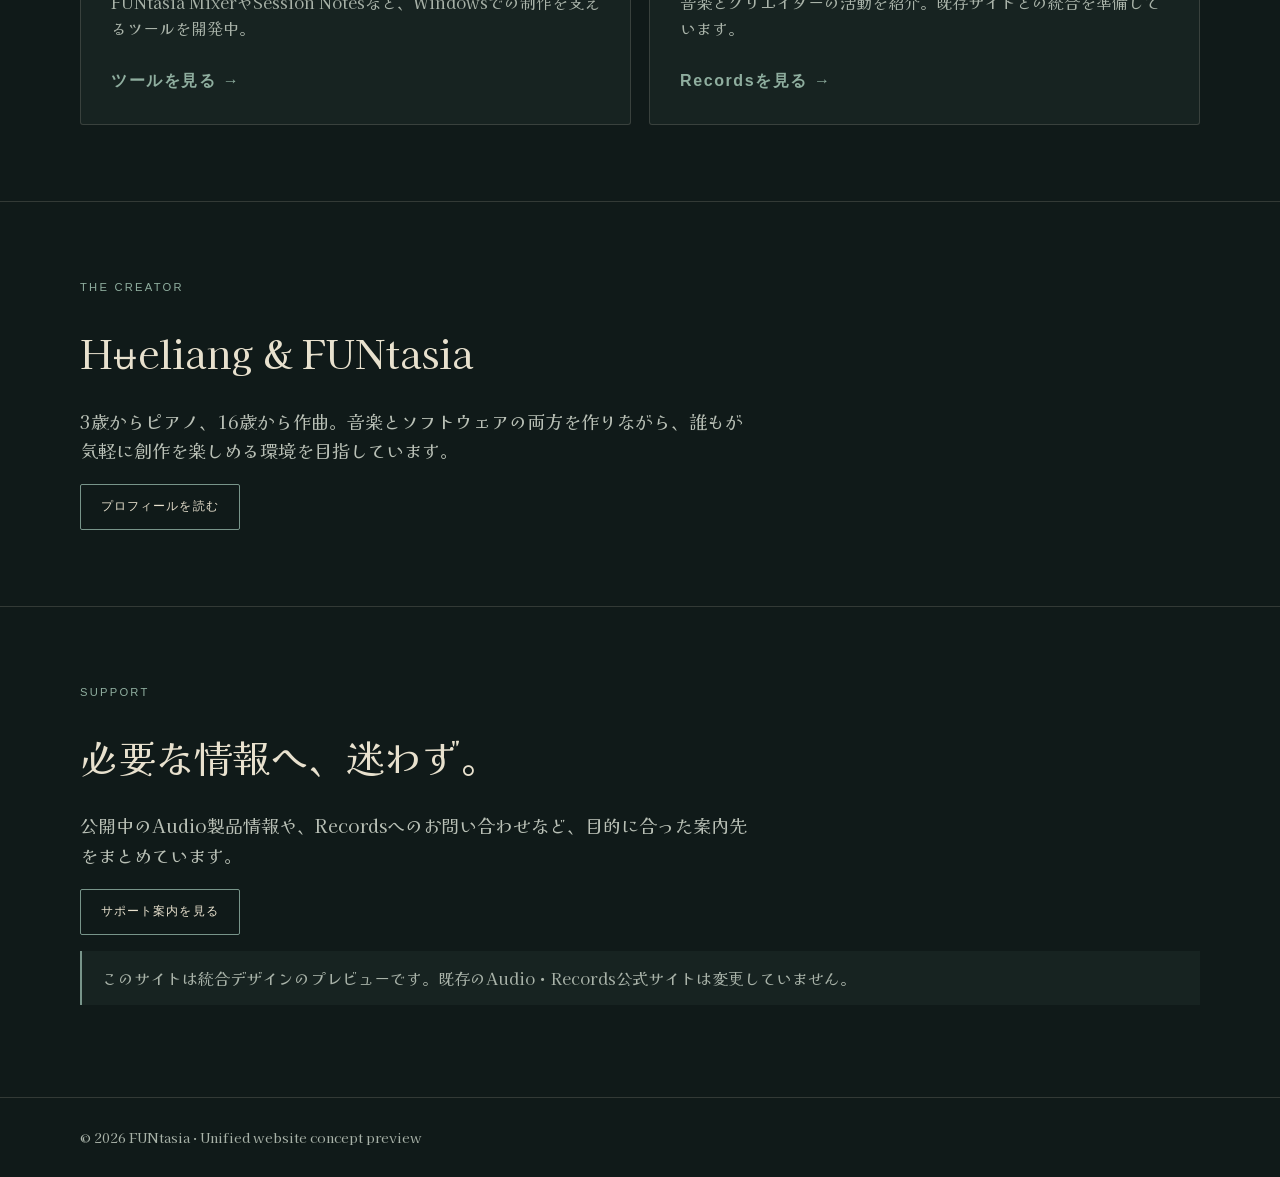
==== commit 5608806e: "content: polish homepage and connect approved About and Support pages" ====
--- a/index.html
+++ b/index.html
@@ -3,21 +3,21 @@
 <head>
 <meta charset="utf-8"><meta name="viewport" content="width=device-width,initial-scale=1">
 <meta name="robots" content="noindex,nofollow">
-<meta name="theme-color" content="#17231f">
+<meta name="theme-color" content="#101a19">
 <title>FUNtasia — Unified Website Design Preview</title>
-<meta name="description" content="FUNtasia unified website design preview. Not a production product catalog.">
+<meta name="description" content="FUNtasiaの音楽、オーディオプラグイン、DAW、制作支援ツール、クリエイター情報をまとめた総合サイトのプレビュー。">
 <link rel="stylesheet" href="preview.css">
 </head>
 <body>
 <header class="header"><div class="wrap header-inner"><a class="logo" href="#top" aria-label="FUNtasia プレビューの先頭へ">FUN<span>tasia</span></a><nav class="nav" aria-label="メインナビゲーション"><a href="#audio">Audio</a><a href="studio/">Studio</a><a href="utilities/">Utilities</a><a href="records/">Records</a><a href="about/">About</a><a href="support/">Support</a></nav></div></header>
 <main id="top"><section class="hero"><div class="wrap"><div class="eyebrow">One creative universe</div><h1>Sound. Creation.<br>Imagination.</h1><p class="lead">音を生み出すツールから、音楽を届ける場所まで。FUNtasiaの創作世界をひとつに。</p><div class="actions"><a class="btn primary" href="catalog/ja/">Audio製品カタログを見る</a><a class="btn" href="#explore">FUNtasiaを探索</a><a class="btn" href="https://funtasiaaudio.github.io/funtasia-audio/">既存Audioサイトへ</a></div></div></section>
-<section class="section" id="explore"><div class="wrap"><div class="section-heading"><div><div class="eyebrow">Explore FUNtasia</div><h2>創作のための、ひとつの世界。</h2></div><p>すべての部門に共通のFUNtasia Sageデザインを採用した、情報設計プレビューです。</p></div><div class="grid">
+<section class="section" id="explore"><div class="wrap"><div class="section-heading"><div><div class="eyebrow">Explore FUNtasia</div><h2>創作のための、ひとつの世界。</h2></div><p>音楽を作る、道具を作る、作品を届ける。それぞれの活動をひとつの場所から紹介します。</p></div><div class="grid">
 <a class="card" id="audio" href="catalog/ja/"><div><div class="card-media"><img src="https://funtasiaaudio.github.io/funtasia-audio/card-fun-rack.webp" alt="FUN Rackのプラグイン画面" loading="lazy"></div><div class="tag">Software · Plugins</div><h3>FUNtasia Audio</h3><p>エフェクト、音源、音楽制作プラグイン。</p></div><span class="more">製品カタログへ →</span></a>
-<a class="card" id="studio" href="studio/"><div><div class="card-media"><img src="https://funtasiaaudio.github.io/funtasia-audio/funtasia-studio/assets/feature-mixer.webp" alt="FUNtasia Studioのミキサー画面" loading="lazy"></div><div class="tag">Digital Audio Workstation</div><h3>FUNtasia Studio</h3><p>音楽制作のためのDAW。正式な公開ページは今後統合します。</p></div><span class="more">ページ設計中</span></a>
-<a class="card" id="utilities" href="utilities/"><div><div class="card-media card-media-abstract" aria-hidden="true"><span class="abstract-symbol">✦</span><span class="abstract-lines"></span></div><div class="tag">Windows Tools</div><h3>FUNtasia Utilities</h3><p>制作を支える軽量アプリケーション。公開製品のみ掲載予定。</p></div><span class="more">ページ設計中</span></a>
-<a class="card" id="records" href="records/"><div><div class="card-media card-media-records" aria-hidden="true"><span class="record-disc"></span></div><div class="tag">Music · Artists</div><h3>FUNtasia Records</h3><p>作品、アーティスト、リリースをひとつのサイトへ。</p></div><span class="more">移行準備中</span></a>
+<a class="card" id="studio" href="studio/"><div><div class="card-media"><img src="https://funtasiaaudio.github.io/funtasia-audio/funtasia-studio/assets/feature-mixer.webp" alt="FUNtasia Studioのミキサー画面" loading="lazy"></div><div class="tag">Digital Audio Workstation</div><h3>FUNtasia Studio</h3><p>音楽制作のためのDAWを開発中。制作機能や開発状況をご紹介します。</p></div><span class="more">開発情報を見る →</span></a>
+<a class="card" id="utilities" href="utilities/"><div><div class="card-media card-media-abstract" aria-hidden="true"><span class="abstract-symbol">✦</span><span class="abstract-lines"></span></div><div class="tag">Windows Tools</div><h3>FUNtasia Utilities</h3><p>FUNtasia MixerやSession Notesなど、Windowsでの制作を支えるツールを開発中。</p></div><span class="more">ツールを見る →</span></a>
+<a class="card" id="records" href="records/"><div><div class="card-media card-media-records" aria-hidden="true"><span class="record-disc"></span></div><div class="tag">Music · Artists</div><h3>FUNtasia Records</h3><p>音楽とクリエイターの活動を紹介。既存サイトとの統合を準備しています。</p></div><span class="more">Recordsを見る →</span></a>
 </div></div></section>
-<section class="section" id="about"><div class="wrap"><div class="eyebrow">About</div><h2>Hʉeliang & FUNtasia</h2><p class="lead">音楽とソフトウェア開発をつなぐプロフィールページを設計予定。既存のRecordsアイコンを初期ビジュアルとして利用します。</p></div></section>
-<section class="section" id="support"><div class="wrap"><div class="eyebrow">Support</div><h2>必要な情報へ、迷わず。</h2><p class="lead">マニュアル、リリースノート、ダウンロード、問い合わせ情報を共通の導線にまとめます。</p><p class="note">これはデザイン検証用ページです。既存製品の配布URLや言語別ページを変更していません。</p></div></section></main>
+<section class="section" id="about"><div class="wrap"><div class="eyebrow">The creator</div><h2>Hʉeliang & FUNtasia</h2><p class="lead">3歳からピアノ、16歳から作曲。音楽とソフトウェアの両方を作りながら、誰もが気軽に創作を楽しめる環境を目指しています。</p><a class="btn" href="about/">プロフィールを読む</a></div></section>
+<section class="section" id="support"><div class="wrap"><div class="eyebrow">Support</div><h2>必要な情報へ、迷わず。</h2><p class="lead">公開中のAudio製品情報や、Recordsへのお問い合わせなど、目的に合った案内先をまとめています。</p><a class="btn" href="support/">サポート案内を見る</a><p class="note">このサイトは統合デザインのプレビューです。既存のAudio・Records公式サイトは変更していません。</p></div></section></main>
 <footer><div class="wrap">© 2026 FUNtasia · Unified website concept preview</div></footer>
 </body></html>
--- a/preview.css
+++ b/preview.css
@@ -10,3 +10,12 @@
 .record-disc{width:132px;height:132px;border-radius:50%;background:repeating-radial-gradient(circle,#12211a 0 3px,#314b3c 4px 5px,#12211a 6px 8px);box-shadow:0 12px 32px #0007;display:grid;place-items:center}
 .record-disc:after{content:"";display:block;width:45px;height:45px;border-radius:50%;background:radial-gradient(circle,#14241e 0 4px,#a8c5ae 5px 22px,#2a4336 23px)}
 @media(max-width:680px){.card-media{height:150px}}
+
+
+/* Editorial refinement: align preview with the established Audio visual language */
+:root{--bg:#101a19;--panel:#1d2c29;--panel2:#172321;--sage:#78958a;--light:#8fae9f;--ivory:#e8e1ce;--muted:#a9b3a9;--line:rgba(232,225,206,.16)}
+.header{background:rgba(16,26,25,.96)}.header-inner{min-height:72px}.logo{font-weight:500;letter-spacing:.06em}.nav{font-family:Arial,sans-serif;font-size:.75rem;letter-spacing:.11em;text-transform:uppercase}
+.hero{background:linear-gradient(120deg,#101a19 42%,#172321 100%);padding:112px 0 104px}.eyebrow{font-family:Arial,sans-serif;font-size:.7rem;letter-spacing:.2em;font-weight:500}h1{font-weight:400;letter-spacing:-.025em}h2{font-weight:400}.lead{color:#b9c0b6}.section{padding:76px 0;border-top:1px solid var(--line)}
+.card{background:#172321;border-radius:3px;border-color:var(--line);transition:border-color .16s ease;box-shadow:none}.card:hover{border-color:rgba(143,174,159,.6);transform:none}.card h3{font-weight:400}.card .tag,.card .more{font-family:Arial,sans-serif;letter-spacing:.1em}.btn{border-radius:2px;font-family:Arial,sans-serif;font-size:.75rem;letter-spacing:.09em;text-transform:uppercase;font-weight:500}.btn.primary{background:#8fae9f;border-color:#8fae9f}.note{background:#172321;border-left-width:2px}
+.card-media{border-radius:2px 2px 0 0;background:#101a19}.card-media img{filter:saturate(.72)}.card-media-abstract{background:linear-gradient(145deg,#23352f,#101a19)}.card-media-records{background:linear-gradient(145deg,#24382e,#101a19)}.abstract-symbol{text-shadow:none;opacity:.68}.record-disc{box-shadow:0 10px 20px #0005}
+@media(prefers-reduced-motion:reduce){.card{transition:none}}
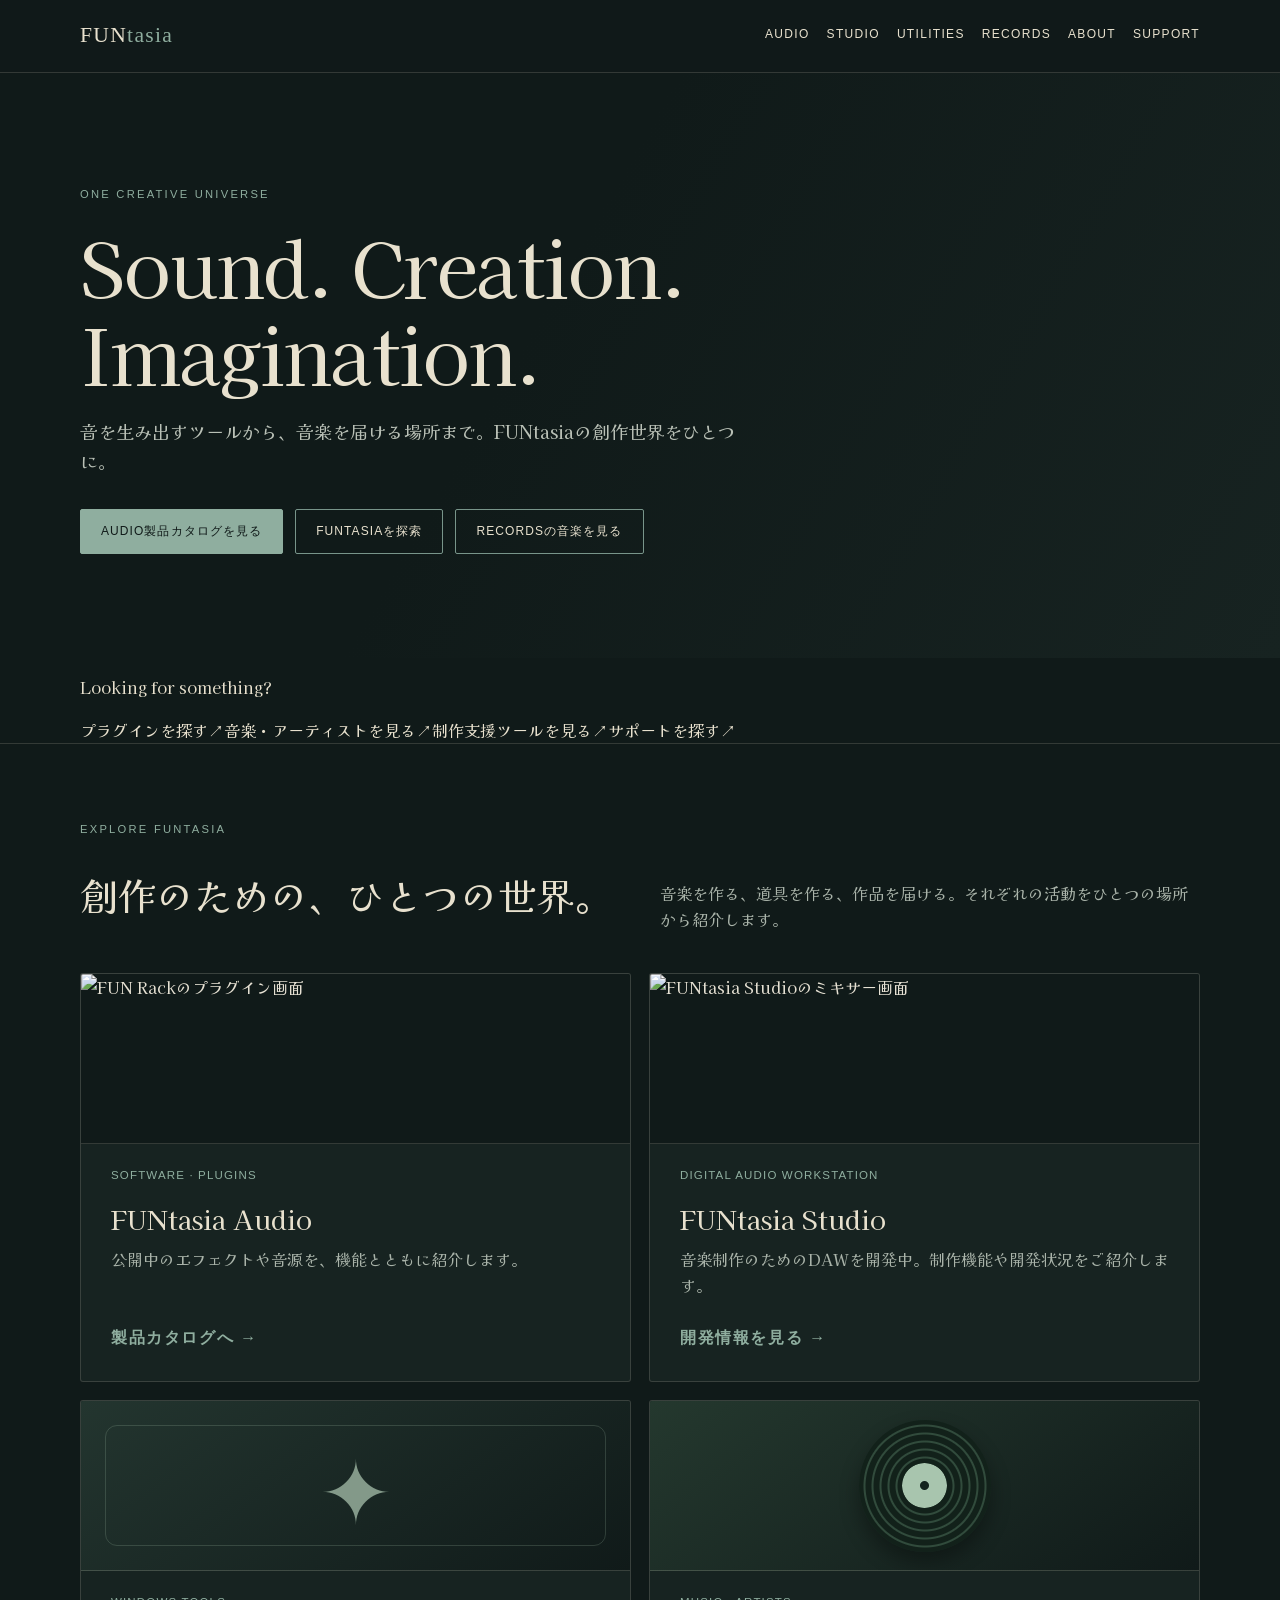
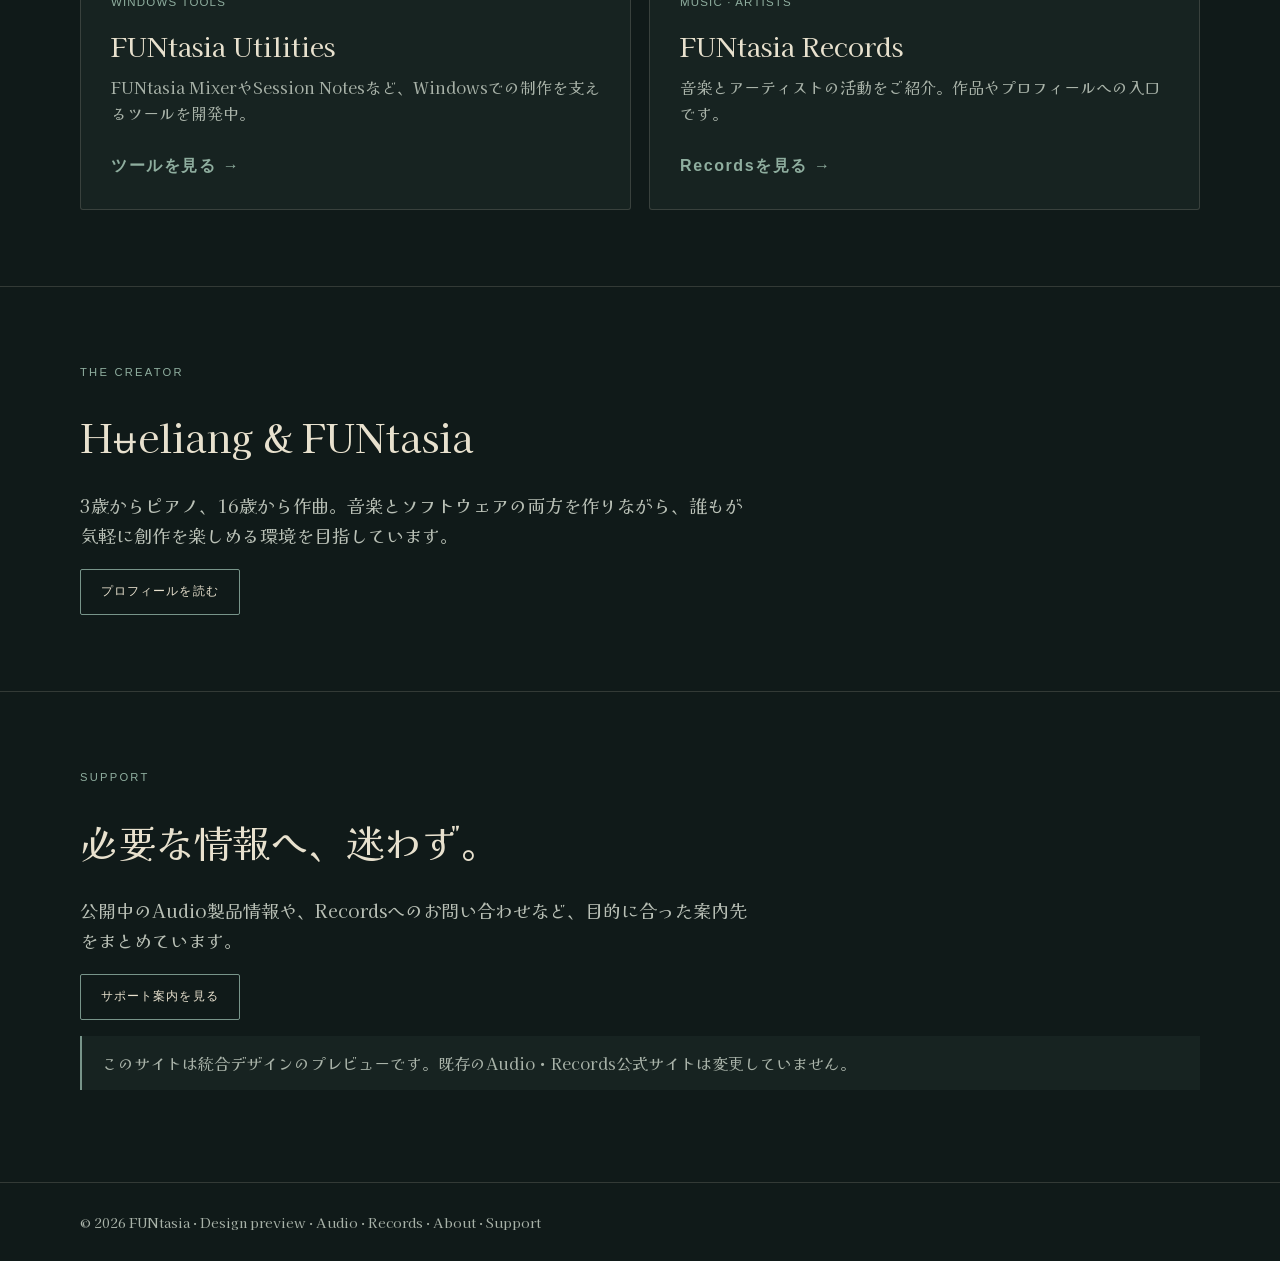
==== commit 08a86e0c: "ux: improve homepage discovery and direct navigation to FUNtasia sections" ====
--- a/index.html
+++ b/index.html
@@ -9,15 +9,15 @@
 <link rel="stylesheet" href="preview.css">
 </head>
 <body>
-<header class="header"><div class="wrap header-inner"><a class="logo" href="#top" aria-label="FUNtasia プレビューの先頭へ">FUN<span>tasia</span></a><nav class="nav" aria-label="メインナビゲーション"><a href="#audio">Audio</a><a href="studio/">Studio</a><a href="utilities/">Utilities</a><a href="records/">Records</a><a href="about/">About</a><a href="support/">Support</a></nav></div></header>
-<main id="top"><section class="hero"><div class="wrap"><div class="eyebrow">One creative universe</div><h1>Sound. Creation.<br>Imagination.</h1><p class="lead">音を生み出すツールから、音楽を届ける場所まで。FUNtasiaの創作世界をひとつに。</p><div class="actions"><a class="btn primary" href="catalog/ja/">Audio製品カタログを見る</a><a class="btn" href="#explore">FUNtasiaを探索</a><a class="btn" href="https://funtasiaaudio.github.io/funtasia-audio/">既存Audioサイトへ</a></div></div></section>
-<section class="section" id="explore"><div class="wrap"><div class="section-heading"><div><div class="eyebrow">Explore FUNtasia</div><h2>創作のための、ひとつの世界。</h2></div><p>音楽を作る、道具を作る、作品を届ける。それぞれの活動をひとつの場所から紹介します。</p></div><div class="grid">
-<a class="card" id="audio" href="catalog/ja/"><div><div class="card-media"><img src="https://funtasiaaudio.github.io/funtasia-audio/card-fun-rack.webp" alt="FUN Rackのプラグイン画面" loading="lazy"></div><div class="tag">Software · Plugins</div><h3>FUNtasia Audio</h3><p>エフェクト、音源、音楽制作プラグイン。</p></div><span class="more">製品カタログへ →</span></a>
+<header class="header"><div class="wrap header-inner"><a class="logo" href="#top" aria-label="FUNtasia プレビューの先頭へ">FUN<span>tasia</span></a><nav class="nav" aria-label="メインナビゲーション"><a href="catalog/ja/">Audio</a><a href="studio/">Studio</a><a href="utilities/">Utilities</a><a href="records/">Records</a><a href="about/">About</a><a href="support/">Support</a></nav></div></header>
+<main id="top"><section class="hero"><div class="wrap"><div class="eyebrow">One creative universe</div><h1>Sound. Creation.<br>Imagination.</h1><p class="lead">音を生み出すツールから、音楽を届ける場所まで。FUNtasiaの創作世界をひとつに。</p><div class="actions"><a class="btn primary" href="catalog/ja/">Audio製品カタログを見る</a><a class="btn" href="#explore">FUNtasiaを探索</a><a class="btn" href="records/">Recordsの音楽を見る</a></div></div></section>
+<section class="quick-paths" aria-label="目的から探す"><div class="wrap"><div class="quick-paths-inner"><p class="quick-paths-title">Looking for something?</p><a href="catalog/ja/"><span>プラグインを探す</span><span aria-hidden="true">↗</span></a><a href="records/"><span>音楽・アーティストを見る</span><span aria-hidden="true">↗</span></a><a href="utilities/"><span>制作支援ツールを見る</span><span aria-hidden="true">↗</span></a><a href="support/"><span>サポートを探す</span><span aria-hidden="true">↗</span></a></div></div></section><section class="section" id="explore"><div class="wrap"><div class="section-heading"><div><div class="eyebrow">Explore FUNtasia</div><h2>創作のための、ひとつの世界。</h2></div><p>音楽を作る、道具を作る、作品を届ける。それぞれの活動をひとつの場所から紹介します。</p></div><div class="grid">
+<a class="card" id="audio" href="catalog/ja/"><div><div class="card-media"><img src="https://funtasiaaudio.github.io/funtasia-audio/card-fun-rack.webp" alt="FUN Rackのプラグイン画面" loading="lazy"></div><div class="tag">Software · Plugins</div><h3>FUNtasia Audio</h3><p>公開中のエフェクトや音源を、機能とともに紹介します。</p></div><span class="more">製品カタログへ →</span></a>
 <a class="card" id="studio" href="studio/"><div><div class="card-media"><img src="https://funtasiaaudio.github.io/funtasia-audio/funtasia-studio/assets/feature-mixer.webp" alt="FUNtasia Studioのミキサー画面" loading="lazy"></div><div class="tag">Digital Audio Workstation</div><h3>FUNtasia Studio</h3><p>音楽制作のためのDAWを開発中。制作機能や開発状況をご紹介します。</p></div><span class="more">開発情報を見る →</span></a>
 <a class="card" id="utilities" href="utilities/"><div><div class="card-media card-media-abstract" aria-hidden="true"><span class="abstract-symbol">✦</span><span class="abstract-lines"></span></div><div class="tag">Windows Tools</div><h3>FUNtasia Utilities</h3><p>FUNtasia MixerやSession Notesなど、Windowsでの制作を支えるツールを開発中。</p></div><span class="more">ツールを見る →</span></a>
-<a class="card" id="records" href="records/"><div><div class="card-media card-media-records" aria-hidden="true"><span class="record-disc"></span></div><div class="tag">Music · Artists</div><h3>FUNtasia Records</h3><p>音楽とクリエイターの活動を紹介。既存サイトとの統合を準備しています。</p></div><span class="more">Recordsを見る →</span></a>
+<a class="card" id="records" href="records/"><div><div class="card-media card-media-records" aria-hidden="true"><span class="record-disc"></span></div><div class="tag">Music · Artists</div><h3>FUNtasia Records</h3><p>音楽とアーティストの活動をご紹介。作品やプロフィールへの入口です。</p></div><span class="more">Recordsを見る →</span></a>
 </div></div></section>
 <section class="section" id="about"><div class="wrap"><div class="eyebrow">The creator</div><h2>Hʉeliang & FUNtasia</h2><p class="lead">3歳からピアノ、16歳から作曲。音楽とソフトウェアの両方を作りながら、誰もが気軽に創作を楽しめる環境を目指しています。</p><a class="btn" href="about/">プロフィールを読む</a></div></section>
 <section class="section" id="support"><div class="wrap"><div class="eyebrow">Support</div><h2>必要な情報へ、迷わず。</h2><p class="lead">公開中のAudio製品情報や、Recordsへのお問い合わせなど、目的に合った案内先をまとめています。</p><a class="btn" href="support/">サポート案内を見る</a><p class="note">このサイトは統合デザインのプレビューです。既存のAudio・Records公式サイトは変更していません。</p></div></section></main>
-<footer><div class="wrap">© 2026 FUNtasia · Unified website concept preview</div></footer>
+<footer><div class="wrap">© 2026 FUNtasia · Design preview · <a href="catalog/ja/">Audio</a> · <a href="records/">Records</a> · <a href="about/">About</a> · <a href="support/">Support</a></div></footer>
 </body></html>
--- a/preview.css
+++ b/preview.css
@@ -19,3 +19,6 @@
 .card{background:#172321;border-radius:3px;border-color:var(--line);transition:border-color .16s ease;box-shadow:none}.card:hover{border-color:rgba(143,174,159,.6);transform:none}.card h3{font-weight:400}.card .tag,.card .more{font-family:Arial,sans-serif;letter-spacing:.1em}.btn{border-radius:2px;font-family:Arial,sans-serif;font-size:.75rem;letter-spacing:.09em;text-transform:uppercase;font-weight:500}.btn.primary{background:#8fae9f;border-color:#8fae9f}.note{background:#172321;border-left-width:2px}
 .card-media{border-radius:2px 2px 0 0;background:#101a19}.card-media img{filter:saturate(.72)}.card-media-abstract{background:linear-gradient(145deg,#23352f,#101a19)}.card-media-records{background:linear-gradient(145deg,#24382e,#101a19)}.abstract-symbol{text-shadow:none;opacity:.68}.record-disc{box-shadow:0 10px 20px #0005}
 @media(prefers-reduced-motion:reduce){.card{transition:none}}
+
+/* Unified navigation and compact-screen accessibility */
+.header-inner{flex-wrap:wrap;row-gap:10px}.nav{align-items:center;gap:6px 17px}.nav a{padding:7px 0;border-bottom:2px solid transparent}.nav a:hover,.nav a:focus-visible{border-bottom-color:#8fae9f}.nav a[aria-current="page"]{border-bottom-color:#8fae9f;color:#e8e1ce}button:focus-visible{outline:2px solid #8fae9f;outline-offset:3px}@media(max-width:680px){.header-inner{padding:12px 0;gap:10px}.logo{font-size:1.2rem}.nav{width:100%;display:flex;flex-wrap:nowrap;overflow-x:auto;overscroll-behavior-x:contain;scrollbar-width:thin;padding-bottom:5px;gap:17px}.nav a{flex:0 0 auto;font-size:.85rem;white-space:nowrap}.hero{padding:65px 0 58px}.section{padding:45px 0}.wrap{width:calc(100% - 32px)}}
